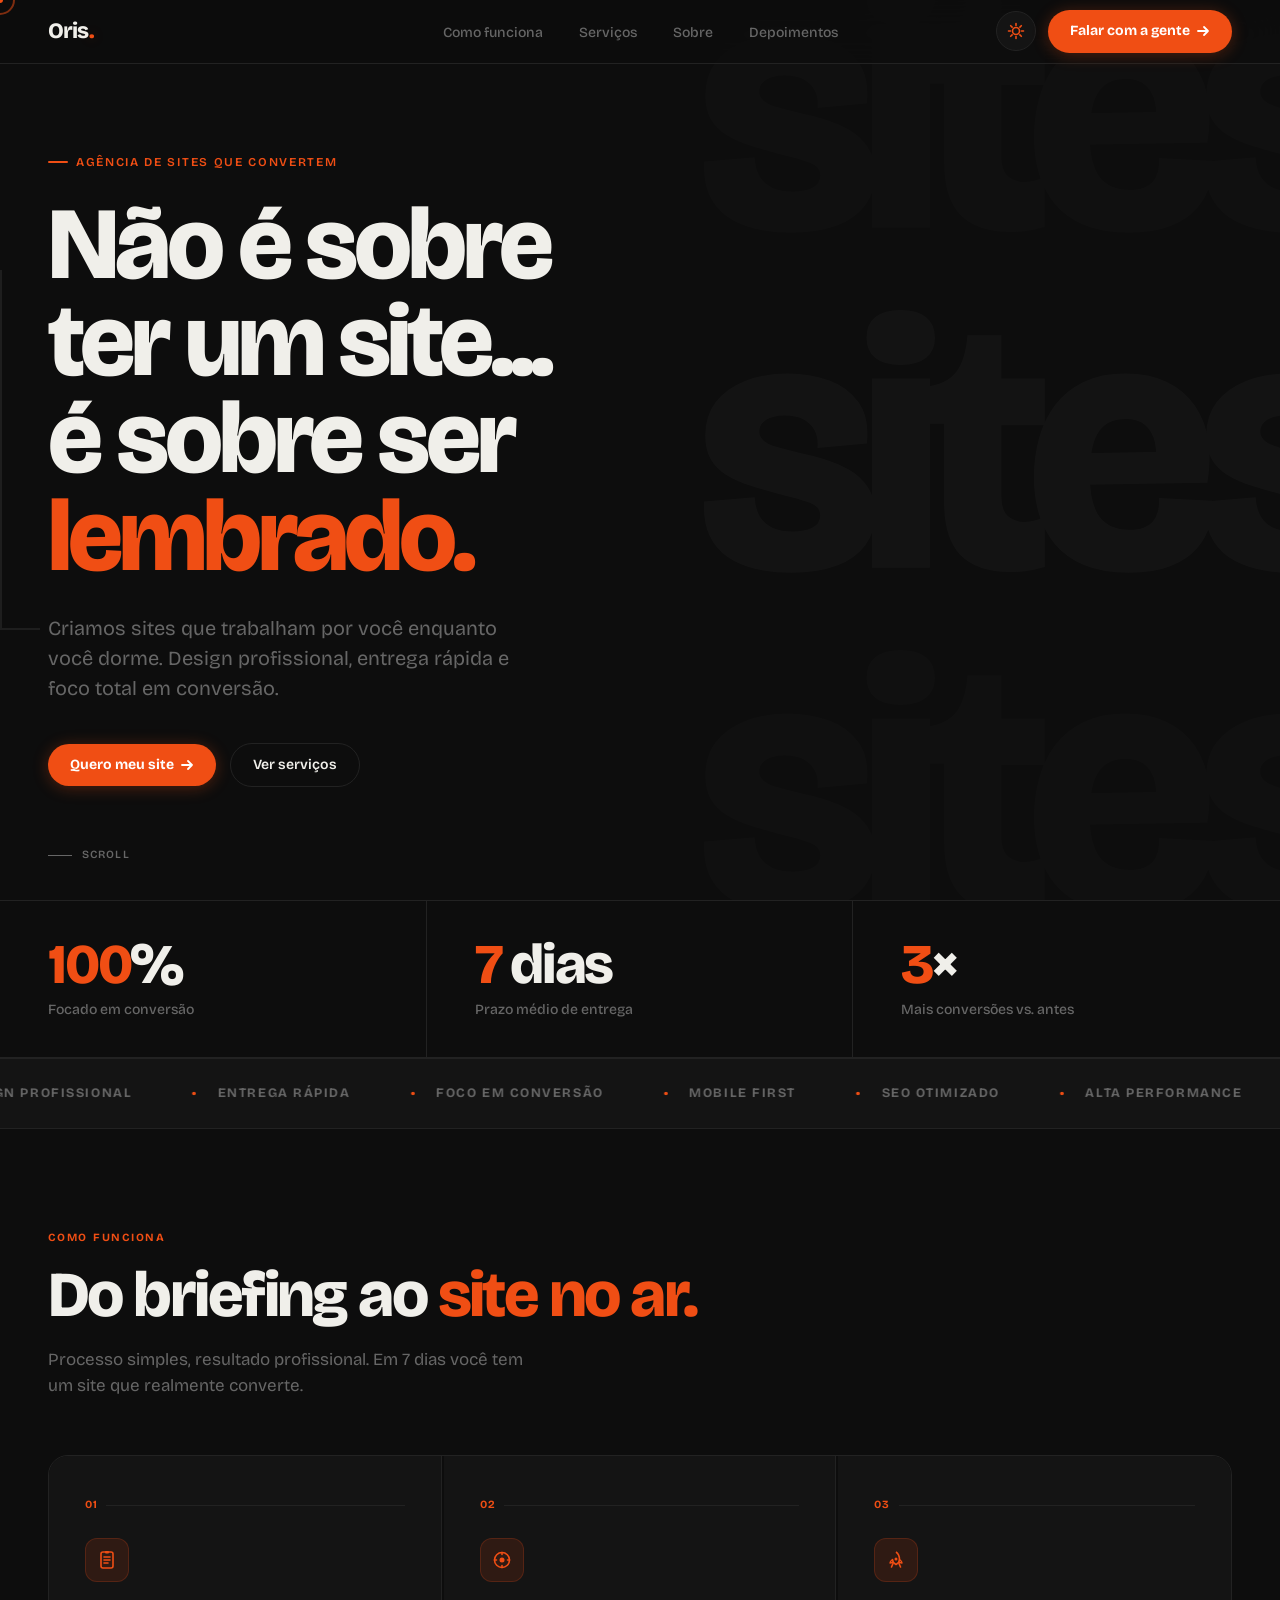
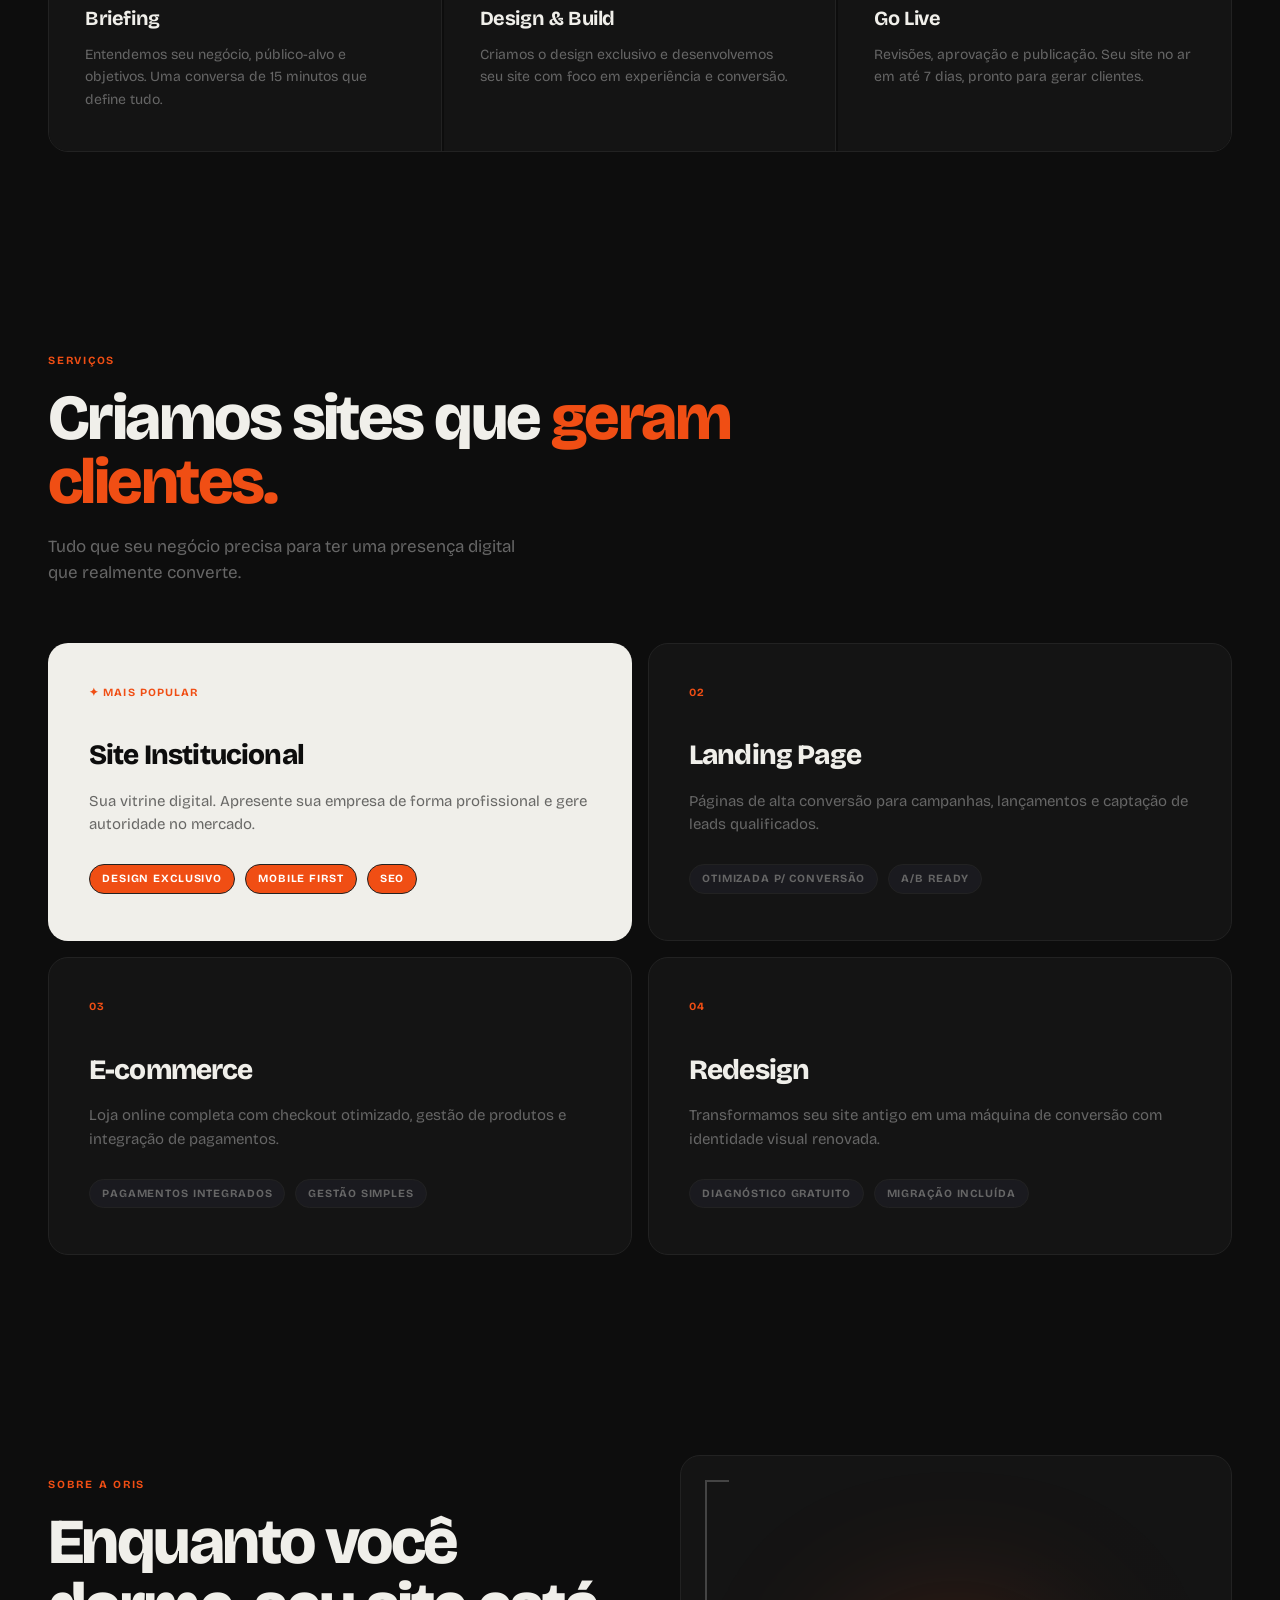
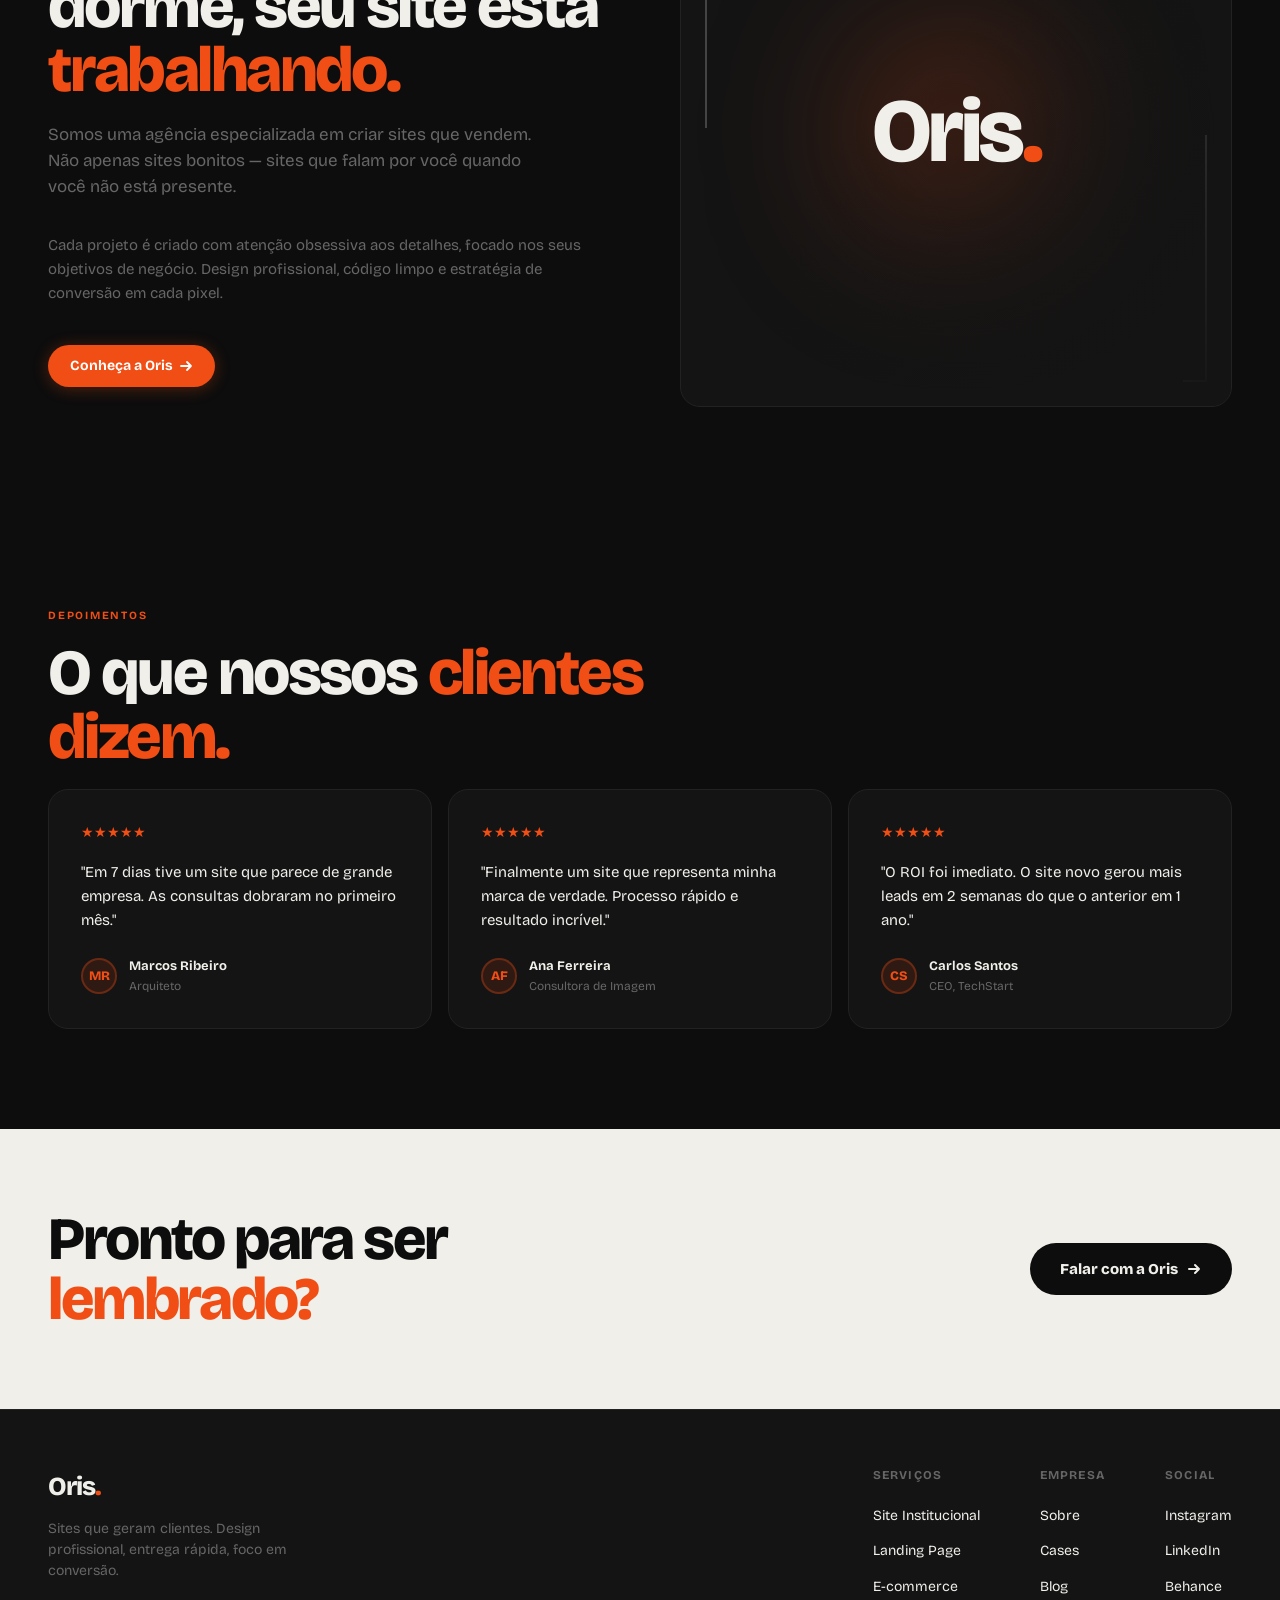
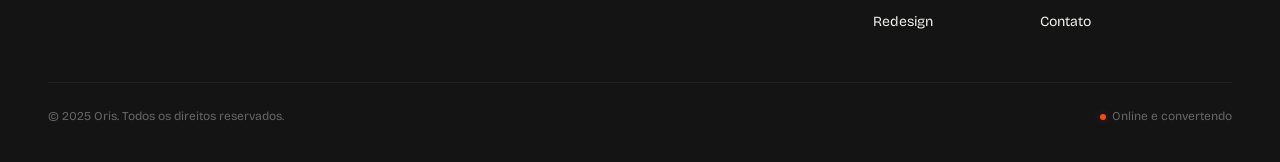
==== src/index.html @ b103b341 "hotfix" ====
<!DOCTYPE html>
<html lang="pt-BR" data-theme="dark">
<head>
<meta charset="UTF-8">
<meta name="viewport" content="width=device-width, initial-scale=1.0">
<title>Oris. — Sites que geram clientes</title>
<link rel="icon" type="image/png" href="assets/favicon.png">
<link rel="apple-touch-icon" href="assets/favicon.png">
<link rel="preconnect" href="https://fonts.gstatic.com" crossorigin>
<link rel="stylesheet" href="static/style.css">
<link href="https://fonts.googleapis.com/css2?family=Bricolage+Grotesque:opsz,wght@12..96,300;12..96,400;12..96,500;12..96,600;12..96,700;12..96,800&display=swap" rel="stylesheet">
</head>
<body>

<!-- Cursor elements -->
<div class="cursor-dot"></div>
<div class="cursor-outline"></div>

<!-- NAV -->
<nav>
  <a href="#" class="nav-logo">
    Oris<span class="nav-logo-dot">.</span>
  </a>
  <ul class="nav-links">
    <li><a href="#como">Como funciona</a></li>
    <li><a href="#servicos">Serviços</a></li>
    <li><a href="#sobre">Sobre</a></li>
    <li><a href="#depoimentos">Depoimentos</a></li>
  </ul>
  <div class="nav-right">
    <button class="theme-btn" id="themeBtn" title="Alternar tema" aria-label="Alternar tema">
      <span id="themeIcon">
        <!-- sun icon (shown in dark mode) -->
        <svg id="iconSun" width="18" height="18" viewBox="0 0 18 18" fill="none" xmlns="http://www.w3.org/2000/svg">
          <circle cx="9" cy="9" r="3.5" stroke="var(--orange)" stroke-width="1.6"/>
          <path d="M9 1.5v2M9 14.5v2M1.5 9h2M14.5 9h2M3.7 3.7l1.4 1.4M12.9 12.9l1.4 1.4M3.7 14.3l1.4-1.4M12.9 5.1l1.4-1.4" stroke="var(--orange)" stroke-width="1.6" stroke-linecap="round"/>
        </svg>
        <!-- moon icon (shown in light mode, hidden by default) -->
        <svg id="iconMoon" width="18" height="18" viewBox="0 0 18 18" fill="none" xmlns="http://www.w3.org/2000/svg" style="display:none">
          <path d="M14.5 10.5A6 6 0 0 1 7.5 3.5a6 6 0 1 0 7 7z" stroke="var(--orange)" stroke-width="1.6" stroke-linecap="round" stroke-linejoin="round"/>
        </svg>
      </span>
    </button>
    <a href="https://wa.me/5512997736451" target="_blank" rel="noopener" class="btn-cta">
      Falar com a gente
      <svg width="14" height="14" viewBox="0 0 14 14" fill="none">
        <path d="M2 7h10M8 3l4 4-4 4" stroke="currentColor" stroke-width="1.8" stroke-linecap="round" stroke-linejoin="round"/>
      </svg>
    </a>
  </div>
</nav>

<!-- HERO -->
<section class="hero" id="home">
  <div class="hero-watermark hero-watermark--top">sites</div>
  <div class="hero-watermark">sites</div>
  <div class="hero-watermark hero-watermark--bottom">sites</div>
  <div class="hero-bracket"></div>

  <div class="hero-tag fade-up visible">Agência de sites que convertem</div>
  <h1 class="hero-title fade-up visible">
    Não é sobre<br>ter um site...<br>
    é sobre ser<br><span>lembrado.</span>
  </h1>
  <p class="hero-sub fade-up visible">
    Criamos sites que trabalham por você enquanto você dorme. Design profissional, entrega rápida e foco total em conversão.
  </p>
  <div class="hero-actions fade-up visible">
    <a href="https://wa.me/5512997736451" target="_blank" rel="noopener" class="btn-cta">
      Quero meu site
      <svg width="14" height="14" viewBox="0 0 14 14" fill="none">
        <path d="M2 7h10M8 3l4 4-4 4" stroke="currentColor" stroke-width="1.8" stroke-linecap="round" stroke-linejoin="round"/>
      </svg>
    </a>
    <a href="#servicos" class="btn-ghost">Ver serviços</a>
  </div>

  <div class="hero-scroll">Scroll</div>
</section>

<!-- STATS -->
<div class="stats-strip">
  <div class="stat-item fade-up">
    <div class="stat-num"><span>100</span><span class="stat-unit">%</span></div>
    <div class="stat-label">Focado em conversão</div>
  </div>
  <div class="stat-item fade-up">
    <div class="stat-num"><span>7</span> dias</div>
    <div class="stat-label">Prazo médio de entrega</div>
  </div>
  <div class="stat-item fade-up">
    <div class="stat-num"><span>3</span><span class="stat-unit">×</span></div>
    <div class="stat-label">Mais conversões vs. antes</div>
  </div>
</div>

<!-- MARQUEE -->
<div class="marquee-wrap">
  <div class="marquee-track">
    <div class="marquee-group">
      <div class="marquee-item">Design profissional</div>
      <div class="marquee-item">Entrega rápida</div>
      <div class="marquee-item">Foco em conversão</div>
      <div class="marquee-item">Mobile first</div>
      <div class="marquee-item">SEO otimizado</div>
      <div class="marquee-item">Alta performance</div>
      <div class="marquee-item">Identidade visual</div>
    </div>
    <!-- Grupo duplicado para loop infinito perfeito -->
    <div class="marquee-group">
      <div class="marquee-item">Design profissional</div>
      <div class="marquee-item">Entrega rápida</div>
      <div class="marquee-item">Foco em conversão</div>
      <div class="marquee-item">Mobile first</div>
      <div class="marquee-item">SEO otimizado</div>
      <div class="marquee-item">Alta performance</div>
      <div class="marquee-item">Identidade visual</div>
    </div>
  </div>
</div>

<!-- HOW IT WORKS -->
<section id="como">
  <div class="section-eyebrow">Como funciona</div>
  <h2 class="section-title fade-up">Do briefing ao <span>site no ar.</span></h2>
  <p class="section-sub fade-up">Processo simples, resultado profissional. Em 7 dias você tem um site que realmente converte.</p>

  <div class="how-grid">
    <div class="how-item fade-up">
      <div class="how-num">01</div>
      <div class="how-icon">
        <svg width="20" height="20" viewBox="0 0 20 20" fill="none" xmlns="http://www.w3.org/2000/svg">
          <rect x="4" y="2" width="12" height="16" rx="2" stroke="var(--orange)" stroke-width="1.6"/>
          <path d="M7 7h6M7 10h6M7 13h4" stroke="var(--orange)" stroke-width="1.6" stroke-linecap="round"/>
          <rect x="8" y="1" width="4" height="2.5" rx="1" fill="var(--orange)"/>
        </svg>
      </div>
      <div class="how-h">Briefing</div>
      <p class="how-p">Entendemos seu negócio, público-alvo e objetivos. Uma conversa de 15 minutos que define tudo.</p>
    </div>
    <div class="how-item fade-up">
      <div class="how-num">02</div>
      <div class="how-icon">
        <svg width="20" height="20" viewBox="0 0 20 20" fill="none" xmlns="http://www.w3.org/2000/svg">
          <circle cx="10" cy="10" r="7.5" stroke="var(--orange)" stroke-width="1.6"/>
          <circle cx="10" cy="10" r="2.5" fill="var(--orange)"/>
          <path d="M10 2.5v2M10 15.5v2M2.5 10h2M15.5 10h2" stroke="var(--orange)" stroke-width="1.6" stroke-linecap="round"/>
        </svg>
      </div>
      <div class="how-h">Design & Build</div>
      <p class="how-p">Criamos o design exclusivo e desenvolvemos seu site com foco em experiência e conversão.</p>
    </div>
    <div class="how-item fade-up">
      <div class="how-num">03</div>
      <div class="how-icon">
        <svg width="20" height="20" viewBox="0 0 20 20" fill="none" xmlns="http://www.w3.org/2000/svg">
          <path d="M10 2C10 2 13.5 4.5 13.5 9.5C13.5 12 12 13.5 10 14.5C8 13.5 6.5 12 6.5 9.5C6.5 4.5 10 2Z" stroke="var(--orange)" stroke-width="1.6" stroke-linejoin="round"/>
          <circle cx="10" cy="9" r="1.5" fill="var(--orange)"/>
          <path d="M7 13.5L5.5 17M13 13.5L14.5 17" stroke="var(--orange)" stroke-width="1.6" stroke-linecap="round"/>
          <path d="M6.5 9.5C5 10.5 4 12 4 13L6.5 12.5" stroke="var(--orange)" stroke-width="1.4" stroke-linecap="round" stroke-linejoin="round"/>
          <path d="M13.5 9.5C15 10.5 16 12 16 13L13.5 12.5" stroke="var(--orange)" stroke-width="1.4" stroke-linecap="round" stroke-linejoin="round"/>
        </svg>
      </div>
      <div class="how-h">Go Live</div>
      <p class="how-p">Revisões, aprovação e publicação. Seu site no ar em até 7 dias, pronto para gerar clientes.</p>
    </div>
  </div>
</section>

<!-- SERVICES -->
<section id="servicos">
  <div class="section-eyebrow">Serviços</div>
  <h2 class="section-title fade-up">Criamos sites que <span>geram clientes.</span></h2>
  <p class="section-sub fade-up">Tudo que seu negócio precisa para ter uma presença digital que realmente converte.</p>

  <div class="services-grid">
    <div class="service-card featured fade-up">
      <div class="service-num">✦ Mais popular</div>
      <h3 class="service-h">Site Institucional</h3>
      <p class="service-sub">Sua vitrine digital. Apresente sua empresa de forma profissional e gere autoridade no mercado.</p>
      <span class="service-tag">Design exclusivo</span>
      <span class="service-tag">Mobile first</span>
      <span class="service-tag">SEO</span>
    </div>
    <div class="service-card fade-up">
      <div class="service-num">02</div>
      <h3 class="service-h">Landing Page</h3>
      <p class="service-sub">Páginas de alta conversão para campanhas, lançamentos e captação de leads qualificados.</p>
      <span class="service-tag">Otimizada p/ conversão</span>
      <span class="service-tag">A/B ready</span>
    </div>
    <div class="service-card fade-up">
      <div class="service-num">03</div>
      <h3 class="service-h">E-commerce</h3>
      <p class="service-sub">Loja online completa com checkout otimizado, gestão de produtos e integração de pagamentos.</p>
      <span class="service-tag">Pagamentos integrados</span>
      <span class="service-tag">Gestão simples</span>
    </div>
    <div class="service-card fade-up">
      <div class="service-num">04</div>
      <h3 class="service-h">Redesign</h3>
      <p class="service-sub">Transformamos seu site antigo em uma máquina de conversão com identidade visual renovada.</p>
      <span class="service-tag">Diagnóstico gratuito</span>
      <span class="service-tag">Migração incluída</span>
    </div>
  </div>
</section>

<!-- ABOUT SPLIT -->
<section id="sobre">
  <div class="split-section">
    <div>
      <div class="section-eyebrow">Sobre a Oris</div>
      <h2 class="section-title fade-up">Enquanto você dorme, seu site está <span>trabalhando.</span></h2>
      <p class="section-sub fade-up" style="margin-bottom: 32px;">Somos uma agência especializada em criar sites que vendem. Não apenas sites bonitos — sites que falam por você quando você não está presente.</p>
      <p style="font-size:15px; color:var(--muted); line-height:1.6; margin-bottom:40px;" class="fade-up">Cada projeto é criado com atenção obsessiva aos detalhes, focado nos seus objetivos de negócio. Design profissional, código limpo e estratégia de conversão em cada pixel.</p>
      <a href="https://wa.me/5512997736451" target="_blank" rel="noopener" class="btn-cta fade-up">
        Conheça a Oris
        <svg width="14" height="14" viewBox="0 0 14 14" fill="none">
          <path d="M2 7h10M8 3l4 4-4 4" stroke="currentColor" stroke-width="1.8" stroke-linecap="round" stroke-linejoin="round"/>
        </svg>
      </a>
    </div>
    <div class="split-visual fade-up">
      <div class="bracket-deco tl"></div>
      <div class="bracket-deco br"></div>
      <div class="split-logo-anim">Oris<span class="dot" style="color:var(--orange)">.</span></div>
    </div>
  </div>
</section>

<!-- TESTIMONIALS -->
<section id="depoimentos">
  <div class="section-eyebrow">Depoimentos</div>
  <h2 class="section-title fade-up">O que nossos <span>clientes dizem.</span></h2>

  <div class="testi-grid">
    <div class="testi-card fade-up">
      <div class="testi-stars">★★★★★</div>
      <p class="testi-text">"Em 7 dias tive um site que parece de grande empresa. As consultas dobraram no primeiro mês."</p>
      <div class="testi-author">
        <div class="testi-avatar">MR</div>
        <div>
          <div class="testi-name">Marcos Ribeiro</div>
          <div class="testi-role">Arquiteto</div>
        </div>
      </div>
    </div>
    <div class="testi-card fade-up">
      <div class="testi-stars">★★★★★</div>
      <p class="testi-text">"Finalmente um site que representa minha marca de verdade. Processo rápido e resultado incrível."</p>
      <div class="testi-author">
        <div class="testi-avatar">AF</div>
        <div>
          <div class="testi-name">Ana Ferreira</div>
          <div class="testi-role">Consultora de Imagem</div>
        </div>
      </div>
    </div>
    <div class="testi-card fade-up">
      <div class="testi-stars">★★★★★</div>
      <p class="testi-text">"O ROI foi imediato. O site novo gerou mais leads em 2 semanas do que o anterior em 1 ano."</p>
      <div class="testi-author">
        <div class="testi-avatar">CS</div>
        <div>
          <div class="testi-name">Carlos Santos</div>
          <div class="testi-role">CEO, TechStart</div>
        </div>
      </div>
    </div>
  </div>
</section>

<!-- CTA BAND -->
<div class="cta-band" id="contato">
  <h2 class="cta-band-title">
    Pronto para ser<br><span>lembrado?</span>
  </h2>
  <a href="https://wa.me/5512997736451" target="_blank" rel="noopener" class="btn-cta-dark">
    Falar com a Oris
    <svg width="16" height="16" viewBox="0 0 16 16" fill="none">
      <path d="M3 8h10M9 4l4 4-4 4" stroke="currentColor" stroke-width="2" stroke-linecap="round" stroke-linejoin="round"/>
    </svg>
  </a>
</div>

<!-- FOOTER -->
<footer>
  <div class="footer-top">
    <div>
      <div class="footer-logo">
        Oris<span style="color:var(--orange)">.</span>
      </div>
      <p class="footer-desc">Sites que geram clientes. Design profissional, entrega rápida, foco em conversão.</p>
    </div>
    <div class="footer-links">
      <div class="footer-col">
        <h4>Serviços</h4>
        <ul>
          <li><a href="#">Site Institucional</a></li>
          <li><a href="#">Landing Page</a></li>
          <li><a href="#">E-commerce</a></li>
          <li><a href="#">Redesign</a></li>
        </ul>
      </div>
      <div class="footer-col">
        <h4>Empresa</h4>
        <ul>
          <li><a href="#">Sobre</a></li>
          <li><a href="#">Cases</a></li>
          <li><a href="#">Blog</a></li>
          <li><a href="#">Contato</a></li>
        </ul>
      </div>
      <div class="footer-col">
        <h4>Social</h4>
        <ul>
          <li><a href="#">Instagram</a></li>
          <li><a href="#">LinkedIn</a></li>
          <li><a href="#">Behance</a></li>
        </ul>
      </div>
    </div>
  </div>
  <div class="footer-bottom">
    <span class="footer-copy">© 2025 Oris. Todos os direitos reservados.</span>
    <span class="footer-badge">Online e convertendo</span>
  </div>
</footer>

<script src="static/script.js"></script>
</body>
</html>
---- src/static/style.css ----
/* ─── TOKENS ─── */
:root {
    --font: 'Bricolage Grotesque', sans-serif;
  
    /* dark */
    --bg:        #0d0d0d;
    --bg2:       #141414;
    --bg3:       #1a1a1f;
    --border:    #222;
    --text:      #f0efea;
    --muted:     #666;
    --muted2:    #444;
  
    /* brand */
    --orange:    #f04e14;
    --orange-dim: rgba(240,78,20,0.12);
    --orange-glow: rgba(240,78,20,0.3);
  
    --r-sm: 6px;
    --r-md: 12px;
    --r-lg: 20px;
    --r-pill: 999px;
  
    --transition: 0.35s cubic-bezier(0.16,1,0.3,1);
  }
  
  [data-theme="light"] {
    --bg:    #f0ede6;
    --bg2:   #e8e4dc;
    --bg3:   #dedad0;
    --border: #ccc8be;
    --text:  #111110;
    --muted: #888;
    --muted2: #bbb;
  }
  
  *, *::before, *::after { box-sizing: border-box; margin: 0; padding: 0; }
  html { scroll-behavior: smooth; }
  
  /* Esconder cursor padrão em desktop */
  @media (pointer: fine) {
    body, a, button, .theme-btn, .nav-logo {
      cursor: none !important;
    }
  }
  
  body {
    background: var(--bg);
    color: var(--text);
    font-family: var(--font);
    font-size: 16px;
    line-height: 1.6;
    overflow-x: hidden;
    transition: background var(--transition), color var(--transition);
  }
  
  /* ─── CUSTOM CURSOR ─── */
  .cursor-dot {
    width: 6px;
    height: 6px;
    background-color: var(--orange);
    position: fixed;
    top: 0; left: 0;
    border-radius: 50%;
    z-index: 9999;
    pointer-events: none;
    transform: translate(-50%, -50%);
    transition: width 0.3s, height 0.3s, opacity 0.3s;
    display: none;
  }
  
  .cursor-outline {
    width: 30px;
    height: 30px;
    border: 2px solid var(--orange);
    position: fixed;
    top: 0; left: 0;
    border-radius: 50%;
    z-index: 9998;
    pointer-events: none;
    transform: translate(-50%, -50%);
    opacity: 0.5;
    display: none;
  }
  
  @media (pointer: fine) {
    .cursor-dot, .cursor-outline { display: block; }
  }
  
  /* Estado do cursor ao passar em links */
  body.cursor-hover .cursor-dot {
    width: 4px;
    height: 4px;
  }
  body.cursor-hover .cursor-outline {
    width: 50px;
    height: 50px;
    background: var(--orange-dim);
    border-color: var(--orange);
    opacity: 0.8;
  }
  
  /* ─── SCROLLBAR ─── */
  ::-webkit-scrollbar { width: 4px; }
  ::-webkit-scrollbar-track { background: transparent; }
  ::-webkit-scrollbar-thumb { background: var(--muted2); border-radius: 4px; }
  
  /* ─── NAV ─── */
  nav {
    position: fixed; top: 0; left: 0; right: 0; z-index: 100;
    display: grid;
    grid-template-columns: 1fr auto 1fr;
    align-items: center;
    padding: 0 48px; height: 64px;
    background: color-mix(in srgb, var(--bg) 85%, transparent);
    backdrop-filter: blur(20px) saturate(160%);
    border-bottom: 1px solid var(--border);
    transition: background var(--transition), border-color var(--transition);
  }
  
  .nav-logo {
    font-size: 22px; font-weight: 800;
    letter-spacing: -0.04em;
    display: flex; align-items: baseline;
    color: var(--text);
    text-decoration: none;
    justify-self: start;
  }
  .nav-logo-dot {
    color: var(--orange);
    margin-left: 1px;
    text-shadow: 0 0 12px var(--orange-glow);
    transition: transform 0.3s;
    display: inline-block;
  }
  .nav-logo:hover .nav-logo-dot {
    transform: translateY(-2px) scale(1.2);
  }
  
  .nav-links {
    display: flex; align-items: center; gap: 8px;
    list-style: none;
    justify-self: center;
  }
  .nav-links a {
    color: var(--muted);
    text-decoration: none;
    font-size: 14px; font-weight: 500;
    padding: 6px 14px;
    border-radius: var(--r-sm);
    transition: color 0.2s, background 0.2s;
  }
  .nav-links a:hover { color: var(--text); background: var(--bg3); }
  
  .nav-right { display: flex; align-items: center; gap: 12px; justify-self: end; }
  
  /* theme toggle */
  .theme-btn {
    width: 40px; height: 40px;
    border-radius: 50%;
    border: 1px solid var(--border);
    background: var(--bg2);
    color: var(--text);
    cursor: pointer;
    display: flex; align-items: center; justify-content: center;
    font-size: 16px;
    transition: background 0.2s, border-color 0.2s, transform 0.2s;
  }
  .theme-btn:hover {
    background: var(--bg3);
    transform: rotate(20deg);
  }
  
  .btn-cta {
    background: var(--orange);
    color: #fff;
    border: none;
    padding: 10px 22px;
    border-radius: var(--r-pill);
    font-family: var(--font);
    font-size: 14px; font-weight: 700;
    cursor: pointer;
    text-decoration: none;
    display: inline-flex; align-items: center; gap: 6px;
    transition: transform 0.2s, box-shadow 0.2s, filter 0.2s;
    box-shadow: 0 2px 16px var(--orange-glow);
  }
  .btn-cta:hover {
    transform: translateY(-2px);
    box-shadow: 0 6px 24px var(--orange-glow);
    filter: brightness(1.08);
    text-decoration: underline;
    text-underline-offset: 3px;
  }
  .btn-cta svg { transition: transform 0.2s; }
  .btn-cta:hover svg { transform: translateX(3px); }
  
  /* ─── HERO ─── */
  .hero {
    min-height: 100vh;
    display: flex; flex-direction: column;
    justify-content: center; align-items: flex-start;
    padding: 100px 48px 60px;
    position: relative;
    overflow: hidden;
  }
  
  .hero-watermark {
    position: absolute;
    right: -80px; top: 50%;
    transform: translateY(-50%);
    font-size: clamp(180px, 28vw, 380px);
    font-weight: 800;
    color: var(--muted2);
    opacity: 0.12;
    letter-spacing: -0.06em;
    pointer-events: none;
    user-select: none;
    line-height: 1;
    transition: color var(--transition);
  }

  .hero-watermark--top {
    top: calc(50% - clamp(180px, 28vw, 380px) * 0.95);
    opacity: 0.06;
  }

  .hero-watermark--bottom {
    top: calc(50% + clamp(180px, 28vw, 380px) * 0.95);
    opacity: 0.06;
  }
  
  .hero-bracket {
    position: absolute;
    left: 0; top: 30%;
    width: 2px; height: 40%;
    background: var(--text);
    opacity: 0.08;
  }
  .hero-bracket::after {
    content: '';
    position: absolute;
    left: 0; bottom: 0;
    width: 40px; height: 2px;
    background: var(--text);
    opacity: 1;
  }
  
  .hero-tag {
    font-size: 12px; font-weight: 600;
    text-transform: uppercase; letter-spacing: 0.14em;
    color: var(--orange);
    margin-bottom: 24px;
    display: flex; align-items: center; gap: 8px;
  }
  .hero-tag::before {
    content: '';
    width: 20px; height: 2px;
    background: var(--orange);
    border-radius: 2px;
  }
  
  .hero-title {
    font-size: clamp(52px, 8vw, 108px);
    font-weight: 800;
    letter-spacing: -0.04em;
    line-height: 0.95;
    margin-bottom: 28px;
    max-width: 800px;
  }
  .hero-title span { color: var(--orange); }
  
  .hero-sub {
    font-size: clamp(16px, 2vw, 20px);
    font-weight: 400;
    color: var(--muted);
    max-width: 480px;
    margin-bottom: 40px;
    line-height: 1.5;
  }
  
  .hero-actions { display: flex; gap: 14px; align-items: center; }
  
  .btn-ghost {
    background: transparent;
    color: var(--text);
    border: 1px solid var(--border);
    padding: 10px 22px;
    border-radius: var(--r-pill);
    font-family: var(--font);
    font-size: 14px; font-weight: 600;
    cursor: pointer;
    text-decoration: none;
    display: inline-flex; align-items: center; gap: 6px;
    transition: background 0.2s, border-color 0.2s;
  }
  .btn-ghost:hover { background: var(--bg3); border-color: var(--muted); }
  
  .hero-scroll {
    position: absolute;
    bottom: 36px; left: 48px;
    font-size: 11px; font-weight: 600; letter-spacing: 0.1em;
    text-transform: uppercase; color: var(--muted);
    display: flex; align-items: center; gap: 10px;
  }
  .hero-scroll::before {
    content: '';
    width: 24px; height: 1px;
    background: var(--muted);
    animation: scroll-line 2s ease-in-out infinite;
  }
  @keyframes scroll-line {
    0%, 100% { width: 24px; opacity: 1; }
    50% { width: 40px; opacity: 0.4; }
  }
  
  /* ─── STATS STRIP ─── */
  .stats-strip {
    border-top: 1px solid var(--border);
    border-bottom: 1px solid var(--border);
    display: grid; grid-template-columns: repeat(3, 1fr);
    transition: border-color var(--transition);
  }
  .stat-item {
    padding: 36px 48px;
    border-right: 1px solid var(--border);
    transition: border-color var(--transition);
  }
  .stat-item:last-child { border-right: none; }
  .stat-num {
    font-size: clamp(36px, 5vw, 56px);
    font-weight: 800;
    letter-spacing: -0.04em;
    line-height: 1;
    margin-bottom: 6px;
    color: var(--text);
  }
  .stat-num span { color: var(--orange); }
  .stat-num .stat-unit { color: var(--text) !important; }
  .stat-label { font-size: 14px; font-weight: 500; color: var(--muted); }
  
  /* ─── SECTION COMMON ─── */
  section { padding: 100px 48px; }
  
  .section-eyebrow {
    font-size: 11px; font-weight: 700;
    text-transform: uppercase; letter-spacing: 0.16em;
    color: var(--orange); margin-bottom: 16px;
  }
  .section-title {
    font-size: clamp(36px, 5vw, 64px);
    font-weight: 800;
    letter-spacing: -0.04em;
    line-height: 1.0;
    margin-bottom: 20px;
    max-width: 700px;
  }
  .section-title span { color: var(--orange); }
  .section-sub {
    font-size: 17px; font-weight: 400;
    color: var(--muted); max-width: 500px;
    line-height: 1.55; margin-bottom: 56px;
  }
  
  /* ─── HOW IT WORKS ─── */
  .how-grid {
    display: grid;
    grid-template-columns: repeat(3, 1fr);
    gap: 2px;
    border: 1px solid var(--border);
    border-radius: var(--r-lg);
    overflow: hidden;
    transition: border-color var(--transition);
  }
  .how-item {
    background: var(--bg2);
    padding: 40px 36px;
    position: relative;
    border-right: 1px solid var(--border);
    transition: background 0.3s, border-color var(--transition);
  }
  .how-item:last-child { border-right: none; }
  .how-item:hover { background: var(--bg3); }
  
  .how-num {
    font-size: 11px; font-weight: 700;
    letter-spacing: 0.1em; text-transform: uppercase;
    color: var(--orange); margin-bottom: 24px;
    display: flex; align-items: center; gap: 8px;
  }
  .how-num::after {
    content: '';
    flex: 1; height: 1px;
    background: var(--border);
  }
  .how-icon {
    width: 44px; height: 44px; border-radius: var(--r-md);
    background: var(--orange-dim);
    display: flex; align-items: center; justify-content: center;
    margin-bottom: 20px;
    font-size: 20px;
    border: 1px solid rgba(240,78,20,0.2);
  }
  .how-h { font-size: 20px; font-weight: 700; margin-bottom: 10px; letter-spacing: -0.02em; }
  .how-p { font-size: 14px; color: var(--muted); line-height: 1.6; }
  
  /* ─── MARQUEE ─── */
  .marquee-wrap {
    overflow: hidden; border-top: 1px solid var(--border); border-bottom: 1px solid var(--border);
    padding: 24px 0; background: var(--bg2); width: 100%;
  }
  .marquee-track {
    display: flex; width: max-content; will-change: transform;
  }
  .marquee-group {
    display: flex; align-items: center; gap: 60px;
    padding-right: 60px;
  }
  .marquee-item {
    font-size: 13px; font-weight: 700; text-transform: uppercase; letter-spacing: 0.12em;
    color: var(--muted); white-space: nowrap; display: flex; align-items: center; gap: 20px;
  }
  .marquee-item::before { content: '•'; color: var(--orange); }
  
  /* ─── SERVICES / CARDS ─── */
  .services-grid {
    display: grid;
    grid-template-columns: 1fr 1fr;
    gap: 16px;
  }
  .service-card {
    background: var(--bg2);
    border: 1px solid var(--border);
    border-radius: var(--r-lg);
    padding: 40px;
    position: relative;
    overflow: hidden;
    transition: background 0.3s, transform 0.3s, box-shadow 0.3s, border-color var(--transition);
  }
  .service-card::before {
    content: '';
    position: absolute;
    inset: 0;
    background: linear-gradient(135deg, var(--orange-dim) 0%, transparent 60%);
    opacity: 0;
    transition: opacity 0.4s;
  }
  .service-card:hover::before { opacity: 1; }
  .service-card:hover {
    transform: translateY(-4px);
    box-shadow: 0 12px 40px rgba(0,0,0,0.3), 0 0 0 1px rgba(240,78,20,0.15);
  }
  
  .service-card.featured {
    background: var(--text);
    color: var(--bg);
    border-color: transparent;
  }
  .service-card.featured .service-sub { color: color-mix(in srgb, var(--bg) 60%, transparent); }
  .service-card.featured .service-tag { background: var(--orange); color: #fff; }
  
  .service-num {
    font-size: 11px; font-weight: 700;
    letter-spacing: 0.1em; text-transform: uppercase;
    color: var(--orange); margin-bottom: 32px;
  }
  .service-card.featured .service-num { color: var(--orange); }
  .service-h { font-size: 28px; font-weight: 800; letter-spacing: -0.03em; margin-bottom: 12px; }
  .service-sub { font-size: 15px; color: var(--muted); line-height: 1.55; margin-bottom: 28px; }
  .service-tag {
    display: inline-block;
    background: var(--bg3);
    border: 1px solid var(--border);
    padding: 5px 12px;
    border-radius: var(--r-pill);
    font-size: 11px; font-weight: 700;
    letter-spacing: 0.08em; text-transform: uppercase;
    color: var(--muted);
    margin-right: 6px; margin-bottom: 6px;
    transition: border-color var(--transition), background var(--transition);
  }
  
  /* ─── SPLIT SECTION ─── */
  .split-section {
    display: grid;
    grid-template-columns: 1fr 1fr;
    gap: 80px;
    align-items: center;
  }
  .split-visual {
    background: var(--bg2);
    border: 1px solid var(--border);
    border-radius: var(--r-lg);
    aspect-ratio: 1/1;
    display: flex; align-items: center; justify-content: center;
    position: relative;
    overflow: hidden;
    transition: border-color var(--transition), background var(--transition);
  }
  
  .split-logo-anim {
    font-size: clamp(60px, 8vw, 90px);
    font-weight: 800;
    letter-spacing: -0.04em;
    color: var(--text);
    position: relative; z-index: 2;
    transition: color var(--transition);
  }
  .split-logo-anim .dot { color: var(--orange); }
  
  .split-visual::before {
    content: '';
    position: absolute;
    width: 200px; height: 200px;
    border-radius: 50%;
    background: var(--orange-glow);
    filter: blur(80px);
    animation: float-blob 6s ease-in-out infinite;
  }
  @keyframes float-blob {
    0%, 100% { transform: translate(-30%, 20%); }
    50% { transform: translate(20%, -20%); }
  }
  
  .split-visual::after {
    content: '';
    position: absolute; inset: 0;
    background:
      linear-gradient(to bottom right, transparent 40%, var(--bg2) 100%);
  }
  
  .bracket-deco {
    position: absolute;
    width: 2px; height: 45%;
    background: var(--muted2);
  }
  .bracket-deco.tl { top: 24px; left: 24px; }
  .bracket-deco.tl::before { content: ''; position: absolute; top: 0; left: 0; width: 24px; height: 2px; background: var(--muted2); }
  .bracket-deco.br { bottom: 24px; right: 24px; }
  .bracket-deco.br::after { content: ''; position: absolute; bottom: 0; right: 0; width: 24px; height: 2px; background: var(--muted2); }
  
  /* ─── TESTIMONIALS ─── */
  .testi-grid {
    display: grid;
    grid-template-columns: repeat(3, 1fr);
    gap: 16px;
  }
  .testi-card {
    background: var(--bg2);
    border: 1px solid var(--border);
    border-radius: var(--r-lg);
    padding: 32px;
    transition: background var(--transition), border-color var(--transition);
  }
  .testi-stars { color: var(--orange); font-size: 14px; margin-bottom: 16px; }
  .testi-text { font-size: 15px; line-height: 1.6; margin-bottom: 24px; }
  .testi-author { display: flex; align-items: center; gap: 12px; }
  .testi-avatar {
    width: 36px; height: 36px; border-radius: 50%;
    background: var(--orange-dim);
    border: 2px solid rgba(240,78,20,0.3);
    display: flex; align-items: center; justify-content: center;
    font-size: 13px; font-weight: 800; color: var(--orange);
  }
  .testi-name { font-size: 13px; font-weight: 700; }
  .testi-role { font-size: 12px; color: var(--muted); }
  
  /* ─── CTA BAND ─── */
  .cta-band {
    margin: 0;
    background: var(--text);
    color: var(--bg);
    padding: 80px 48px;
    display: flex; align-items: center; justify-content: space-between;
    gap: 40px;
    transition: background var(--transition), color var(--transition);
  }
  .cta-band-title {
    font-size: clamp(32px, 5vw, 60px);
    font-weight: 800;
    letter-spacing: -0.04em;
    line-height: 1;
    max-width: 600px;
  }
  .cta-band-title span { color: var(--orange); }
  .btn-cta-dark {
    background: var(--bg);
    color: var(--text);
    border: none;
    padding: 14px 30px;
    border-radius: var(--r-pill);
    font-family: var(--font);
    font-size: 15px; font-weight: 800;
    cursor: pointer; white-space: nowrap;
    text-decoration: none;
    display: inline-flex; align-items: center; gap: 8px;
    transition: transform 0.2s, box-shadow 0.2s;
  }
  .btn-cta-dark:hover {
    transform: translateY(-2px);
    box-shadow: 0 8px 24px rgba(0,0,0,0.3);
    text-decoration: underline;
    text-underline-offset: 3px;
  }
  
  /* ─── FOOTER ─── */
  footer {
    background: var(--bg2);
    border-top: 1px solid var(--border);
    padding: 56px 48px 36px;
    transition: background var(--transition), border-color var(--transition);
  }
  .footer-top {
    display: flex; justify-content: space-between; align-items: flex-start;
    margin-bottom: 48px;
  }
  .footer-logo {
    font-size: 26px; font-weight: 800;
    letter-spacing: -0.04em;
    display: flex; align-items: baseline;
  }
  .footer-desc { font-size: 14px; color: var(--muted); margin-top: 10px; max-width: 260px; line-height: 1.5; }
  .footer-links { display: flex; gap: 60px; }
  .footer-col h4 { font-size: 12px; font-weight: 700; text-transform: uppercase; letter-spacing: 0.1em; color: var(--muted); margin-bottom: 16px; }
  .footer-col ul { list-style: none; display: flex; flex-direction: column; gap: 10px; }
  .footer-col ul a { color: var(--text); text-decoration: none; font-size: 14px; transition: color 0.2s; }
  .footer-col ul a:hover { color: var(--orange); }
  .footer-bottom {
    border-top: 1px solid var(--border);
    padding-top: 24px;
    display: flex; justify-content: space-between; align-items: center;
    transition: border-color var(--transition);
  }
  .footer-copy { font-size: 12px; color: var(--muted); }
  .footer-badge {
    font-size: 12px; color: var(--muted);
    display: flex; align-items: center; gap: 6px;
  }
  .footer-badge::before {
    content: '';
    width: 6px; height: 6px; border-radius: 50%;
    background: var(--orange);
    box-shadow: 0 0 8px var(--orange-glow);
    animation: pulse 2s infinite;
  }
  @keyframes pulse {
    0%, 100% { opacity: 1; transform: scale(1); }
    50% { opacity: 0.6; transform: scale(0.8); }
  }
  
  /* ─── FADE IN ANIMATIONS ─── */
  .fade-up {
    opacity: 0;
    transform: translateY(30px);
    transition: opacity 0.7s cubic-bezier(0.16,1,0.3,1), transform 0.7s cubic-bezier(0.16,1,0.3,1);
  }
  .fade-up.visible { opacity: 1; transform: none; }
  .fade-up:nth-child(2) { transition-delay: 0.1s; }
  .fade-up:nth-child(3) { transition-delay: 0.2s; }
  .fade-up:nth-child(4) { transition-delay: 0.3s; }
  
  /* ─── RESPONSIVE ─── */
  @media (max-width: 900px) {
    nav { padding: 0 24px; }
    .nav-links { display: none; }
    section { padding: 72px 24px; }
    .hero { padding: 100px 24px 60px; }
    .stats-strip { grid-template-columns: 1fr; }
    .stat-item { border-right: none; border-bottom: 1px solid var(--border); }
    .how-grid { grid-template-columns: 1fr; }
    .how-item { border-right: none; border-bottom: 1px solid var(--border); }
    .services-grid { grid-template-columns: 1fr; }
    .split-section { grid-template-columns: 1fr; gap: 40px; }
    .testi-grid { grid-template-columns: 1fr; }
    .cta-band { flex-direction: column; padding: 56px 24px; }
    footer { padding: 40px 24px 24px; }
    .footer-top { flex-direction: column; gap: 32px; }
    .footer-links { flex-wrap: wrap; gap: 32px; }
    .footer-bottom { flex-direction: column; gap: 12px; text-align: center; }
  }
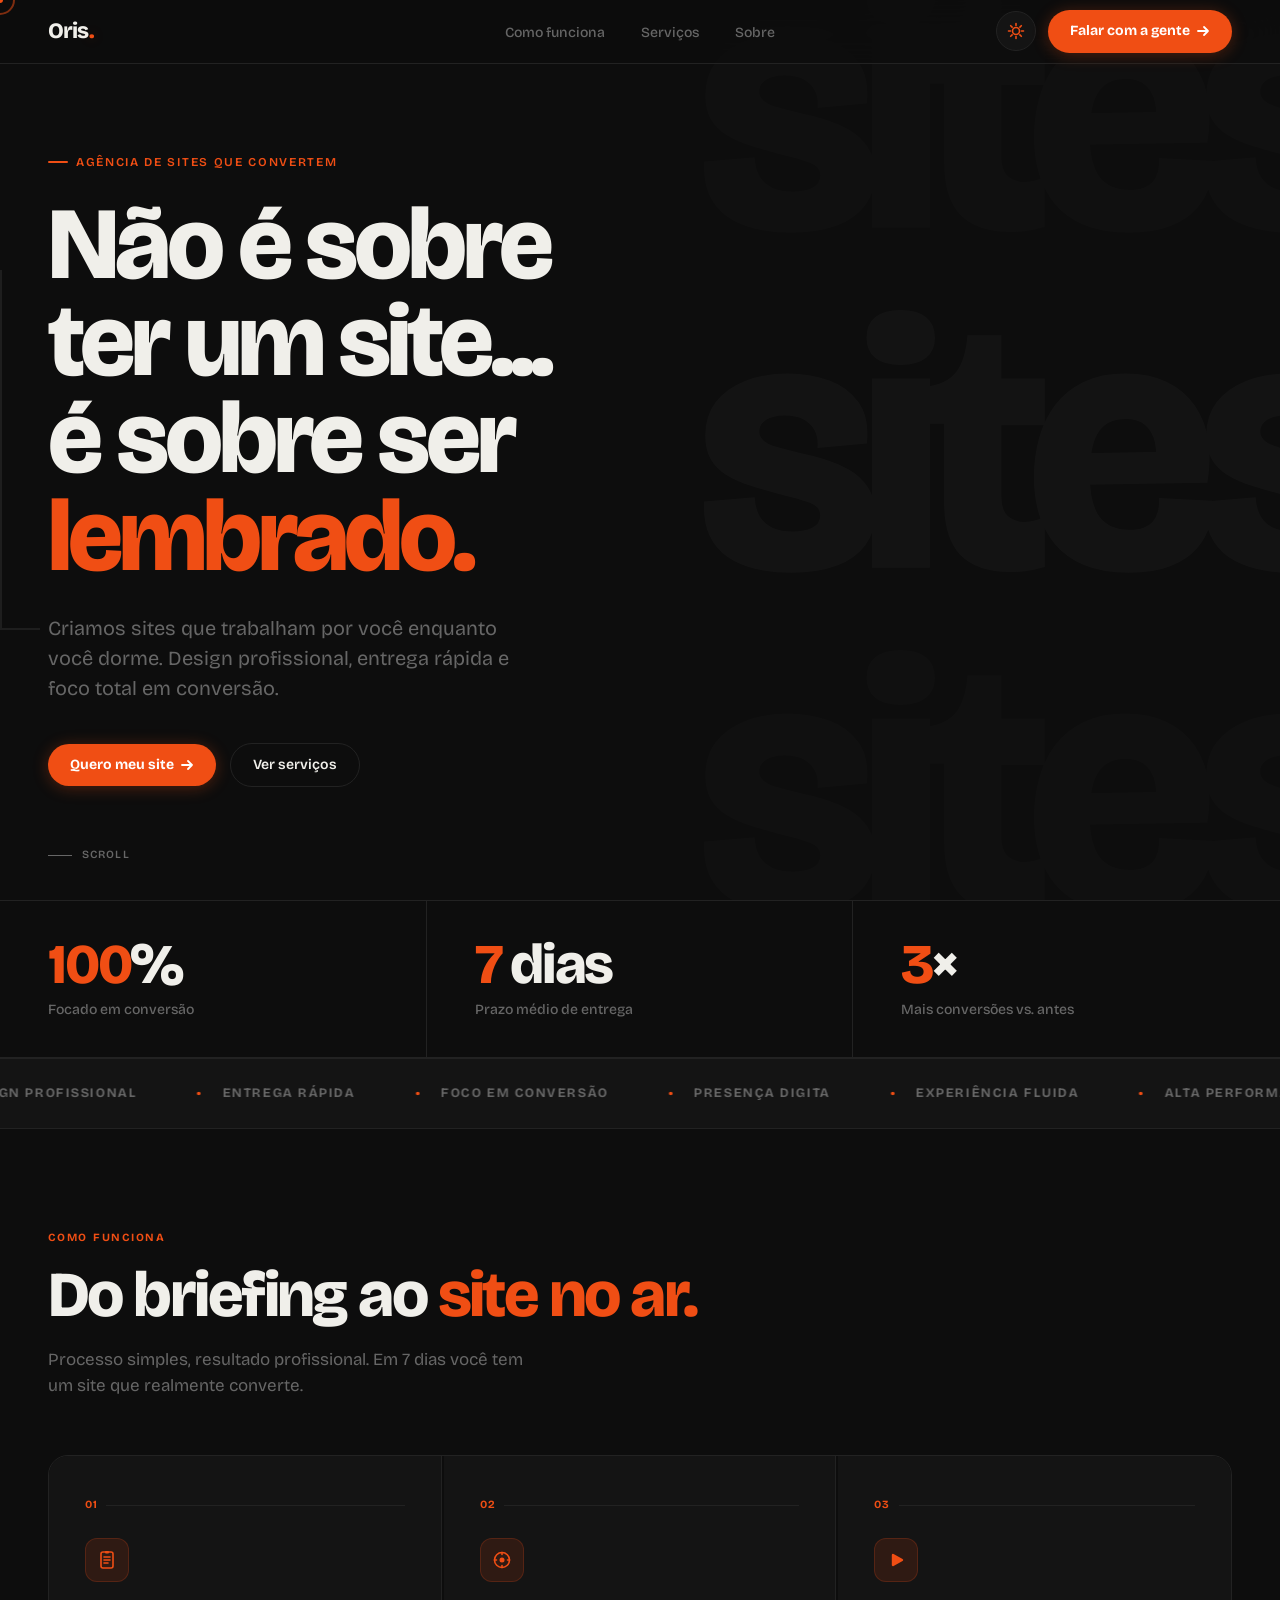
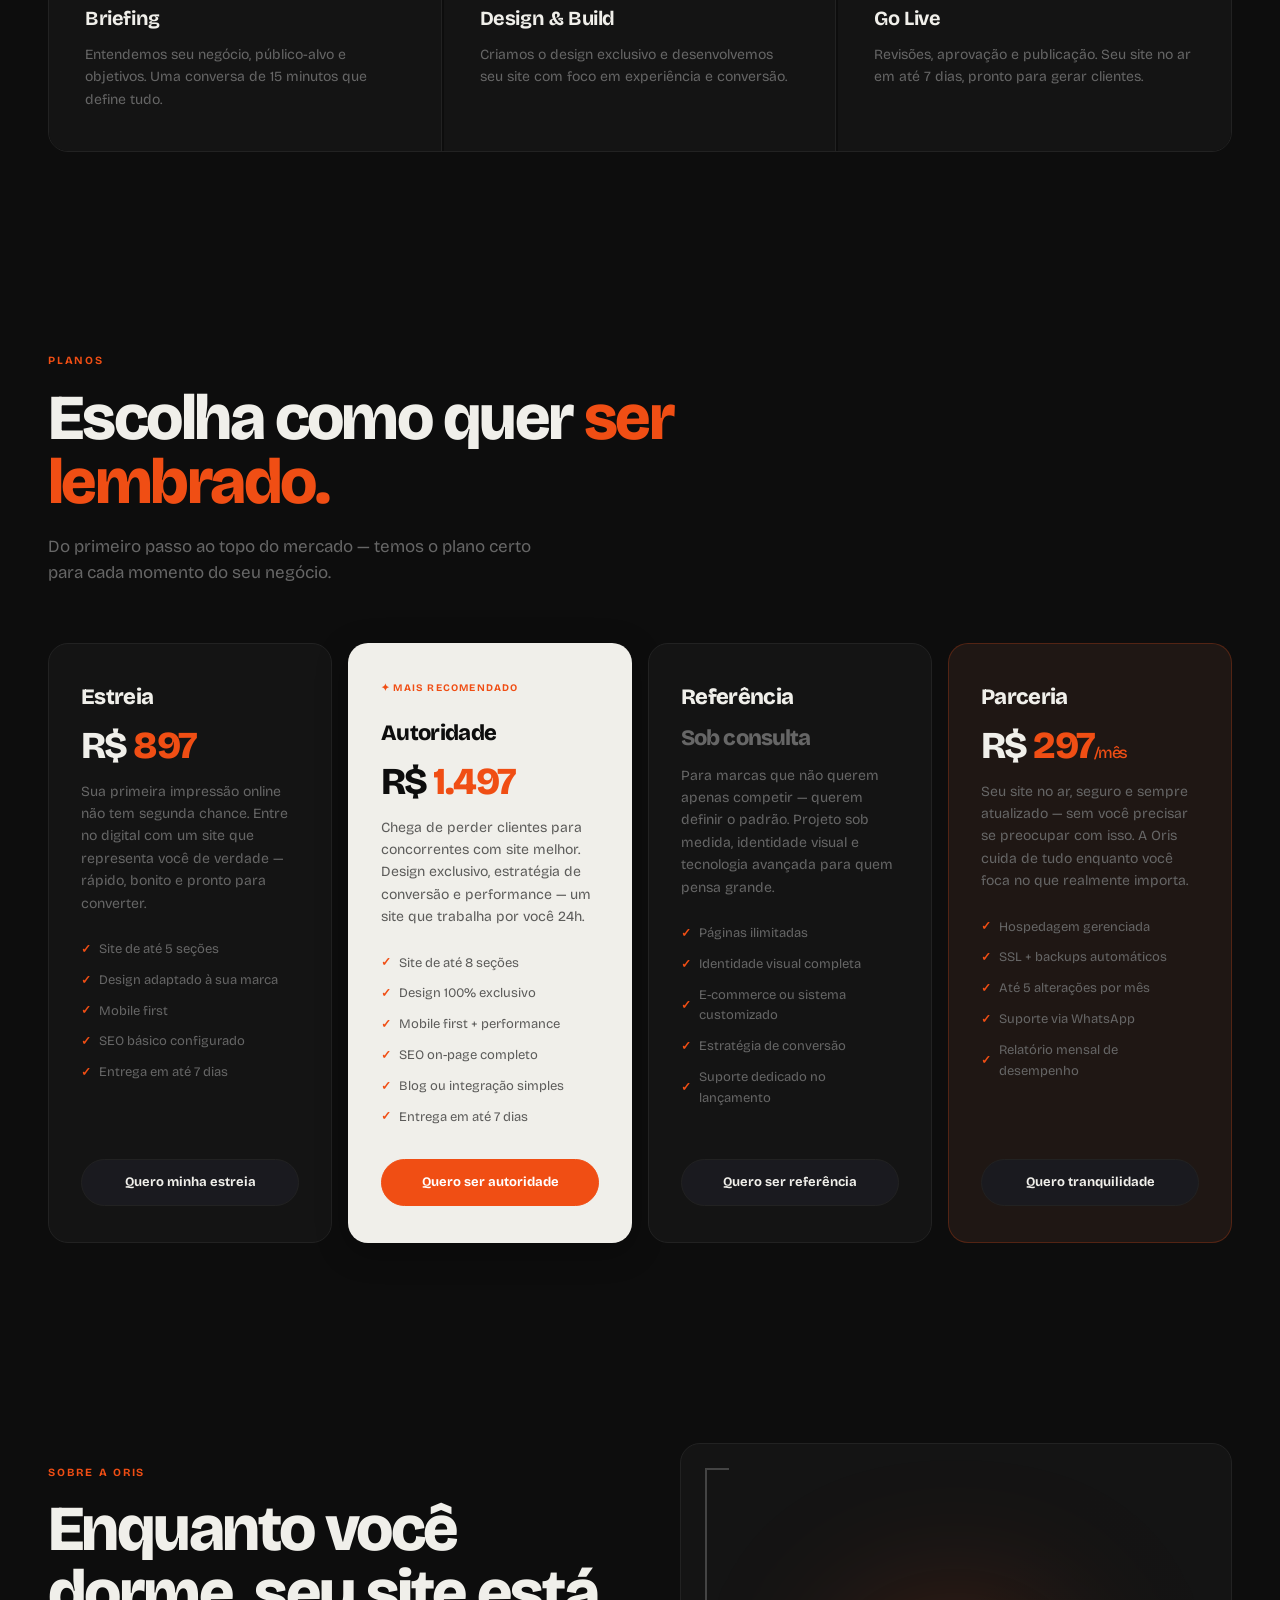
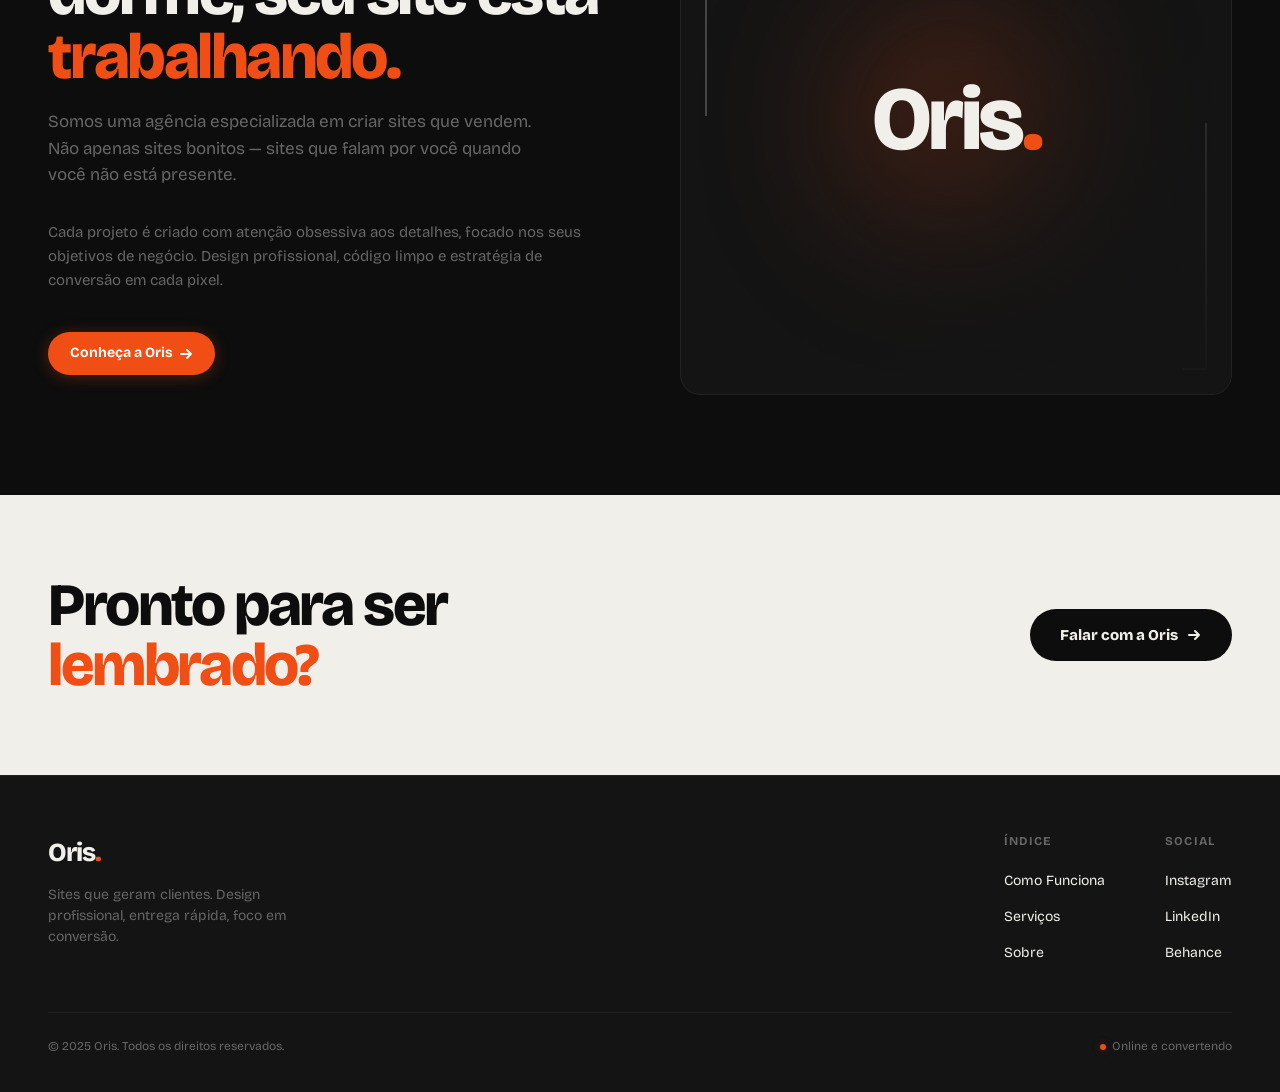
==== commit dc0e8c3f: "navbar flex fix / icons / price section" ====
--- a/src/index.html
+++ b/src/index.html
@@ -25,7 +25,6 @@
     <li><a href="#como">Como funciona</a></li>
     <li><a href="#servicos">Serviços</a></li>
     <li><a href="#sobre">Sobre</a></li>
-    <li><a href="#depoimentos">Depoimentos</a></li>
   </ul>
   <div class="nav-right">
     <button class="theme-btn" id="themeBtn" title="Alternar tema" aria-label="Alternar tema">
@@ -101,8 +100,8 @@
       <div class="marquee-item">Design profissional</div>
       <div class="marquee-item">Entrega rápida</div>
       <div class="marquee-item">Foco em conversão</div>
-      <div class="marquee-item">Mobile first</div>
-      <div class="marquee-item">SEO otimizado</div>
+      <div class="marquee-item">Presença Digita</div>
+      <div class="marquee-item">Experiência Fluida</div>
       <div class="marquee-item">Alta performance</div>
       <div class="marquee-item">Identidade visual</div>
     </div>
@@ -111,8 +110,8 @@
       <div class="marquee-item">Design profissional</div>
       <div class="marquee-item">Entrega rápida</div>
       <div class="marquee-item">Foco em conversão</div>
-      <div class="marquee-item">Mobile first</div>
-      <div class="marquee-item">SEO otimizado</div>
+      <div class="marquee-item">Presença Digita</div>
+      <div class="marquee-item">Experiência Fluida</div>
       <div class="marquee-item">Alta performance</div>
       <div class="marquee-item">Identidade visual</div>
     </div>
@@ -153,12 +152,8 @@
     <div class="how-item fade-up">
       <div class="how-num">03</div>
       <div class="how-icon">
-        <svg width="20" height="20" viewBox="0 0 20 20" fill="none" xmlns="http://www.w3.org/2000/svg">
-          <path d="M10 2C10 2 13.5 4.5 13.5 9.5C13.5 12 12 13.5 10 14.5C8 13.5 6.5 12 6.5 9.5C6.5 4.5 10 2Z" stroke="var(--orange)" stroke-width="1.6" stroke-linejoin="round"/>
-          <circle cx="10" cy="9" r="1.5" fill="var(--orange)"/>
-          <path d="M7 13.5L5.5 17M13 13.5L14.5 17" stroke="var(--orange)" stroke-width="1.6" stroke-linecap="round"/>
-          <path d="M6.5 9.5C5 10.5 4 12 4 13L6.5 12.5" stroke="var(--orange)" stroke-width="1.4" stroke-linecap="round" stroke-linejoin="round"/>
-          <path d="M13.5 9.5C15 10.5 16 12 16 13L13.5 12.5" stroke="var(--orange)" stroke-width="1.4" stroke-linecap="round" stroke-linejoin="round"/>
+        <svg width="40" height="40" viewBox="0 0 20 20" fill="none" xmlns="http://www.w3.org">
+          <path d="M8.5 7.5L13 10L8.5 12.5V7.5Z" fill="var(--orange)" stroke="var(--orange)" stroke-width="1.2" stroke-linejoin="round"/>
         </svg>
       </div>
       <div class="how-h">Go Live</div>
@@ -167,42 +162,76 @@
   </div>
 </section>
 
-<!-- SERVICES -->
+<!-- PLANOS -->
 <section id="servicos">
-  <div class="section-eyebrow">Serviços</div>
-  <h2 class="section-title fade-up">Criamos sites que <span>geram clientes.</span></h2>
-  <p class="section-sub fade-up">Tudo que seu negócio precisa para ter uma presença digital que realmente converte.</p>
-
-  <div class="services-grid">
-    <div class="service-card featured fade-up">
-      <div class="service-num">✦ Mais popular</div>
-      <h3 class="service-h">Site Institucional</h3>
-      <p class="service-sub">Sua vitrine digital. Apresente sua empresa de forma profissional e gere autoridade no mercado.</p>
-      <span class="service-tag">Design exclusivo</span>
-      <span class="service-tag">Mobile first</span>
-      <span class="service-tag">SEO</span>
-    </div>
-    <div class="service-card fade-up">
-      <div class="service-num">02</div>
-      <h3 class="service-h">Landing Page</h3>
-      <p class="service-sub">Páginas de alta conversão para campanhas, lançamentos e captação de leads qualificados.</p>
-      <span class="service-tag">Otimizada p/ conversão</span>
-      <span class="service-tag">A/B ready</span>
-    </div>
-    <div class="service-card fade-up">
-      <div class="service-num">03</div>
-      <h3 class="service-h">E-commerce</h3>
-      <p class="service-sub">Loja online completa com checkout otimizado, gestão de produtos e integração de pagamentos.</p>
-      <span class="service-tag">Pagamentos integrados</span>
-      <span class="service-tag">Gestão simples</span>
-    </div>
-    <div class="service-card fade-up">
-      <div class="service-num">04</div>
-      <h3 class="service-h">Redesign</h3>
-      <p class="service-sub">Transformamos seu site antigo em uma máquina de conversão com identidade visual renovada.</p>
-      <span class="service-tag">Diagnóstico gratuito</span>
-      <span class="service-tag">Migração incluída</span>
-    </div>
+  <div class="section-eyebrow">Planos</div>
+  <h2 class="section-title fade-up">Escolha como quer <span>ser lembrado.</span></h2>
+  <p class="section-sub fade-up">Do primeiro passo ao topo do mercado — temos o plano certo para cada momento do seu negócio.</p>
+
+  <div class="plans-grid">
+
+    <!-- ESTREIA -->
+    <div class="plan-card fade-up">
+      <div class="plan-label">Estreia</div>
+      <div class="plan-price">R$ <span>897</span></div>
+      <p class="plan-desc">Sua primeira impressão online não tem segunda chance. Entre no digital com um site que representa você de verdade — rápido, bonito e pronto para converter.</p>
+      <ul class="plan-features">
+        <li>Site de até 5 seções</li>
+        <li>Design adaptado à sua marca</li>
+        <li>Mobile first</li>
+        <li>SEO básico configurado</li>
+        <li>Entrega em até 7 dias</li>
+      </ul>
+      <a href="https://wa.me/5512997736451" target="_blank" rel="noopener" class="plan-btn">Quero minha estreia</a>
+    </div>
+
+    <!-- AUTORIDADE -->
+    <div class="plan-card plan-featured fade-up">
+      <div class="plan-badge">✦ Mais recomendado</div>
+      <div class="plan-label">Autoridade</div>
+      <div class="plan-price">R$ <span>1.497</span></div>
+      <p class="plan-desc">Chega de perder clientes para concorrentes com site melhor. Design exclusivo, estratégia de conversão e performance — um site que trabalha por você 24h.</p>
+      <ul class="plan-features">
+        <li>Site de até 8 seções</li>
+        <li>Design 100% exclusivo</li>
+        <li>Mobile first + performance</li>
+        <li>SEO on-page completo</li>
+        <li>Blog ou integração simples</li>
+        <li>Entrega em até 7 dias</li>
+      </ul>
+      <a href="https://wa.me/5512997736451" target="_blank" rel="noopener" class="plan-btn plan-btn-featured">Quero ser autoridade</a>
+    </div>
+
+    <!-- REFERÊNCIA -->
+    <div class="plan-card fade-up">
+      <div class="plan-label">Referência</div>
+      <div class="plan-price plan-consult">Sob consulta</div>
+      <p class="plan-desc">Para marcas que não querem apenas competir — querem definir o padrão. Projeto sob medida, identidade visual e tecnologia avançada para quem pensa grande.</p>
+      <ul class="plan-features">
+        <li>Páginas ilimitadas</li>
+        <li>Identidade visual completa</li>
+        <li>E-commerce ou sistema customizado</li>
+        <li>Estratégia de conversão</li>
+        <li>Suporte dedicado no lançamento</li>
+      </ul>
+      <a href="https://wa.me/5512997736451" target="_blank" rel="noopener" class="plan-btn">Quero ser referência</a>
+    </div>
+
+    <!-- PARCERIA -->
+    <div class="plan-card plan-parceria fade-up">
+      <div class="plan-label">Parceria</div>
+      <div class="plan-price">R$ <span>297</span><span class="plan-recurrence">/mês</span></div>
+      <p class="plan-desc">Seu site no ar, seguro e sempre atualizado — sem você precisar se preocupar com isso. A Oris cuida de tudo enquanto você foca no que realmente importa.</p>
+      <ul class="plan-features">
+        <li>Hospedagem gerenciada</li>
+        <li>SSL + backups automáticos</li>
+        <li>Até 5 alterações por mês</li>
+        <li>Suporte via WhatsApp</li>
+        <li>Relatório mensal de desempenho</li>
+      </ul>
+      <a href="https://wa.me/5512997736451" target="_blank" rel="noopener" class="plan-btn">Quero tranquilidade</a>
+    </div>
+
   </div>
 </section>
 
@@ -229,48 +258,6 @@
   </div>
 </section>
 
-<!-- TESTIMONIALS -->
-<section id="depoimentos">
-  <div class="section-eyebrow">Depoimentos</div>
-  <h2 class="section-title fade-up">O que nossos <span>clientes dizem.</span></h2>
-
-  <div class="testi-grid">
-    <div class="testi-card fade-up">
-      <div class="testi-stars">★★★★★</div>
-      <p class="testi-text">"Em 7 dias tive um site que parece de grande empresa. As consultas dobraram no primeiro mês."</p>
-      <div class="testi-author">
-        <div class="testi-avatar">MR</div>
-        <div>
-          <div class="testi-name">Marcos Ribeiro</div>
-          <div class="testi-role">Arquiteto</div>
-        </div>
-      </div>
-    </div>
-    <div class="testi-card fade-up">
-      <div class="testi-stars">★★★★★</div>
-      <p class="testi-text">"Finalmente um site que representa minha marca de verdade. Processo rápido e resultado incrível."</p>
-      <div class="testi-author">
-        <div class="testi-avatar">AF</div>
-        <div>
-          <div class="testi-name">Ana Ferreira</div>
-          <div class="testi-role">Consultora de Imagem</div>
-        </div>
-      </div>
-    </div>
-    <div class="testi-card fade-up">
-      <div class="testi-stars">★★★★★</div>
-      <p class="testi-text">"O ROI foi imediato. O site novo gerou mais leads em 2 semanas do que o anterior em 1 ano."</p>
-      <div class="testi-author">
-        <div class="testi-avatar">CS</div>
-        <div>
-          <div class="testi-name">Carlos Santos</div>
-          <div class="testi-role">CEO, TechStart</div>
-        </div>
-      </div>
-    </div>
-  </div>
-</section>
-
 <!-- CTA BAND -->
 <div class="cta-band" id="contato">
   <h2 class="cta-band-title">
@@ -295,21 +282,11 @@
     </div>
     <div class="footer-links">
       <div class="footer-col">
-        <h4>Serviços</h4>
+        <h4>Índice</h4>
         <ul>
-          <li><a href="#">Site Institucional</a></li>
-          <li><a href="#">Landing Page</a></li>
-          <li><a href="#">E-commerce</a></li>
-          <li><a href="#">Redesign</a></li>
-        </ul>
-      </div>
-      <div class="footer-col">
-        <h4>Empresa</h4>
-        <ul>
-          <li><a href="#">Sobre</a></li>
-          <li><a href="#">Cases</a></li>
-          <li><a href="#">Blog</a></li>
-          <li><a href="#">Contato</a></li>
+          <li><a href="#como">Como Funciona</a></li>
+          <li><a href="#servicos">Serviços</a></li>
+          <li><a href="#sobre">Sobre</a></li>
         </ul>
       </div>
       <div class="footer-col">
--- a/src/static/style.css
+++ b/src/static/style.css
@@ -658,10 +658,145 @@
   .fade-up:nth-child(2) { transition-delay: 0.1s; }
   .fade-up:nth-child(3) { transition-delay: 0.2s; }
   .fade-up:nth-child(4) { transition-delay: 0.3s; }
+
+  /* ─── PLANS ─── */
+  .plans-grid {
+    display: grid;
+    grid-template-columns: repeat(4, 1fr);
+    gap: 16px;
+    align-items: stretch;
+  }
+  .plan-card {
+    background: var(--bg2);
+    border: 1px solid var(--border);
+    border-radius: var(--r-lg);
+    padding: 36px 32px;
+    display: flex;
+    flex-direction: column;
+    gap: 0;
+    position: relative;
+    transition: transform 0.3s, box-shadow 0.3s, border-color var(--transition), background var(--transition);
+  }
+  .plan-card:hover {
+    transform: translateY(-4px);
+    box-shadow: 0 12px 40px rgba(0,0,0,0.25);
+  }
+  .plan-featured {
+    background: var(--text);
+    color: var(--bg);
+    border-color: transparent;
+    box-shadow: 0 8px 32px rgba(0,0,0,0.3);
+  }
+  .plan-featured:hover {
+    box-shadow: 0 16px 48px rgba(0,0,0,0.4);
+  }
+  .plan-parceria {
+    border-color: rgba(240,78,20,0.25);
+    background: color-mix(in srgb, var(--bg2) 95%, var(--orange));
+  }
+  .plan-badge {
+    font-size: 10px; font-weight: 700;
+    text-transform: uppercase; letter-spacing: 0.12em;
+    color: var(--orange);
+    margin-bottom: 20px;
+  }
+  .plan-label {
+    font-size: 22px; font-weight: 800;
+    letter-spacing: -0.03em;
+    margin-bottom: 12px;
+    color: var(--text);
+  }
+  .plan-featured .plan-label { color: var(--bg); }
+  .plan-price {
+    font-size: clamp(28px, 3vw, 38px);
+    font-weight: 800;
+    letter-spacing: -0.04em;
+    color: var(--text);
+    margin-bottom: 16px;
+    line-height: 1;
+  }
+  .plan-featured .plan-price { color: var(--bg); }
+  .plan-price span { color: var(--orange); }
+  .plan-featured .plan-price span { color: var(--orange); }
+  .plan-consult {
+    font-size: 22px;
+    color: var(--muted);
+  }
+  .plan-recurrence {
+    font-size: 16px;
+    font-weight: 500;
+    color: var(--muted);
+  }
+  .plan-featured .plan-recurrence { color: color-mix(in srgb, var(--bg) 60%, transparent); }
+  .plan-desc {
+    font-size: 14px;
+    color: var(--muted);
+    line-height: 1.6;
+    margin-bottom: 24px;
+    flex-grow: 0;
+  }
+  .plan-featured .plan-desc { color: color-mix(in srgb, var(--bg) 65%, transparent); }
+  .plan-features {
+    list-style: none;
+    display: flex;
+    flex-direction: column;
+    gap: 10px;
+    margin-bottom: 32px;
+    flex-grow: 1;
+  }
+  .plan-features li {
+    font-size: 13px;
+    color: var(--muted);
+    display: flex;
+    align-items: center;
+    gap: 8px;
+  }
+  .plan-features li::before {
+    content: '✓';
+    color: var(--orange);
+    font-weight: 800;
+    font-size: 12px;
+    flex-shrink: 0;
+  }
+  .plan-featured .plan-features li { color: color-mix(in srgb, var(--bg) 65%, transparent); }
+  .plan-featured .plan-features li::before { color: var(--orange); }
+  .plan-btn {
+    display: block;
+    text-align: center;
+    padding: 12px 20px;
+    border-radius: var(--r-pill);
+    font-family: var(--font);
+    font-size: 13px; font-weight: 700;
+    text-decoration: none;
+    background: var(--bg3);
+    color: var(--text);
+    border: 1px solid var(--border);
+    transition: background 0.2s, border-color 0.2s, transform 0.2s;
+    margin-top: auto;
+  }
+  .plan-btn:hover {
+    background: var(--orange);
+    border-color: var(--orange);
+    color: #fff;
+    transform: translateY(-1px);
+    text-decoration: none;
+  }
+  .plan-btn-featured {
+    background: var(--orange);
+    color: #fff;
+    border-color: var(--orange);
+  }
+  .plan-btn-featured:hover {
+    filter: brightness(1.1);
+  }
   
   /* ─── RESPONSIVE ─── */
+  @media (max-width: 1000px) {
+    nav {display: flex; justify-content: space-between;}
+  }
+
   @media (max-width: 900px) {
-    nav { padding: 0 24px; }
+    nav { padding: 0px 24px; display:flex; justify-content: space-between;}
     .nav-links { display: none; }
     section { padding: 72px 24px; }
     .hero { padding: 100px 24px 60px; }
@@ -670,6 +805,7 @@
     .how-grid { grid-template-columns: 1fr; }
     .how-item { border-right: none; border-bottom: 1px solid var(--border); }
     .services-grid { grid-template-columns: 1fr; }
+    .plans-grid { grid-template-columns: 1fr; }
     .split-section { grid-template-columns: 1fr; gap: 40px; }
     .testi-grid { grid-template-columns: 1fr; }
     .cta-band { flex-direction: column; padding: 56px 24px; }
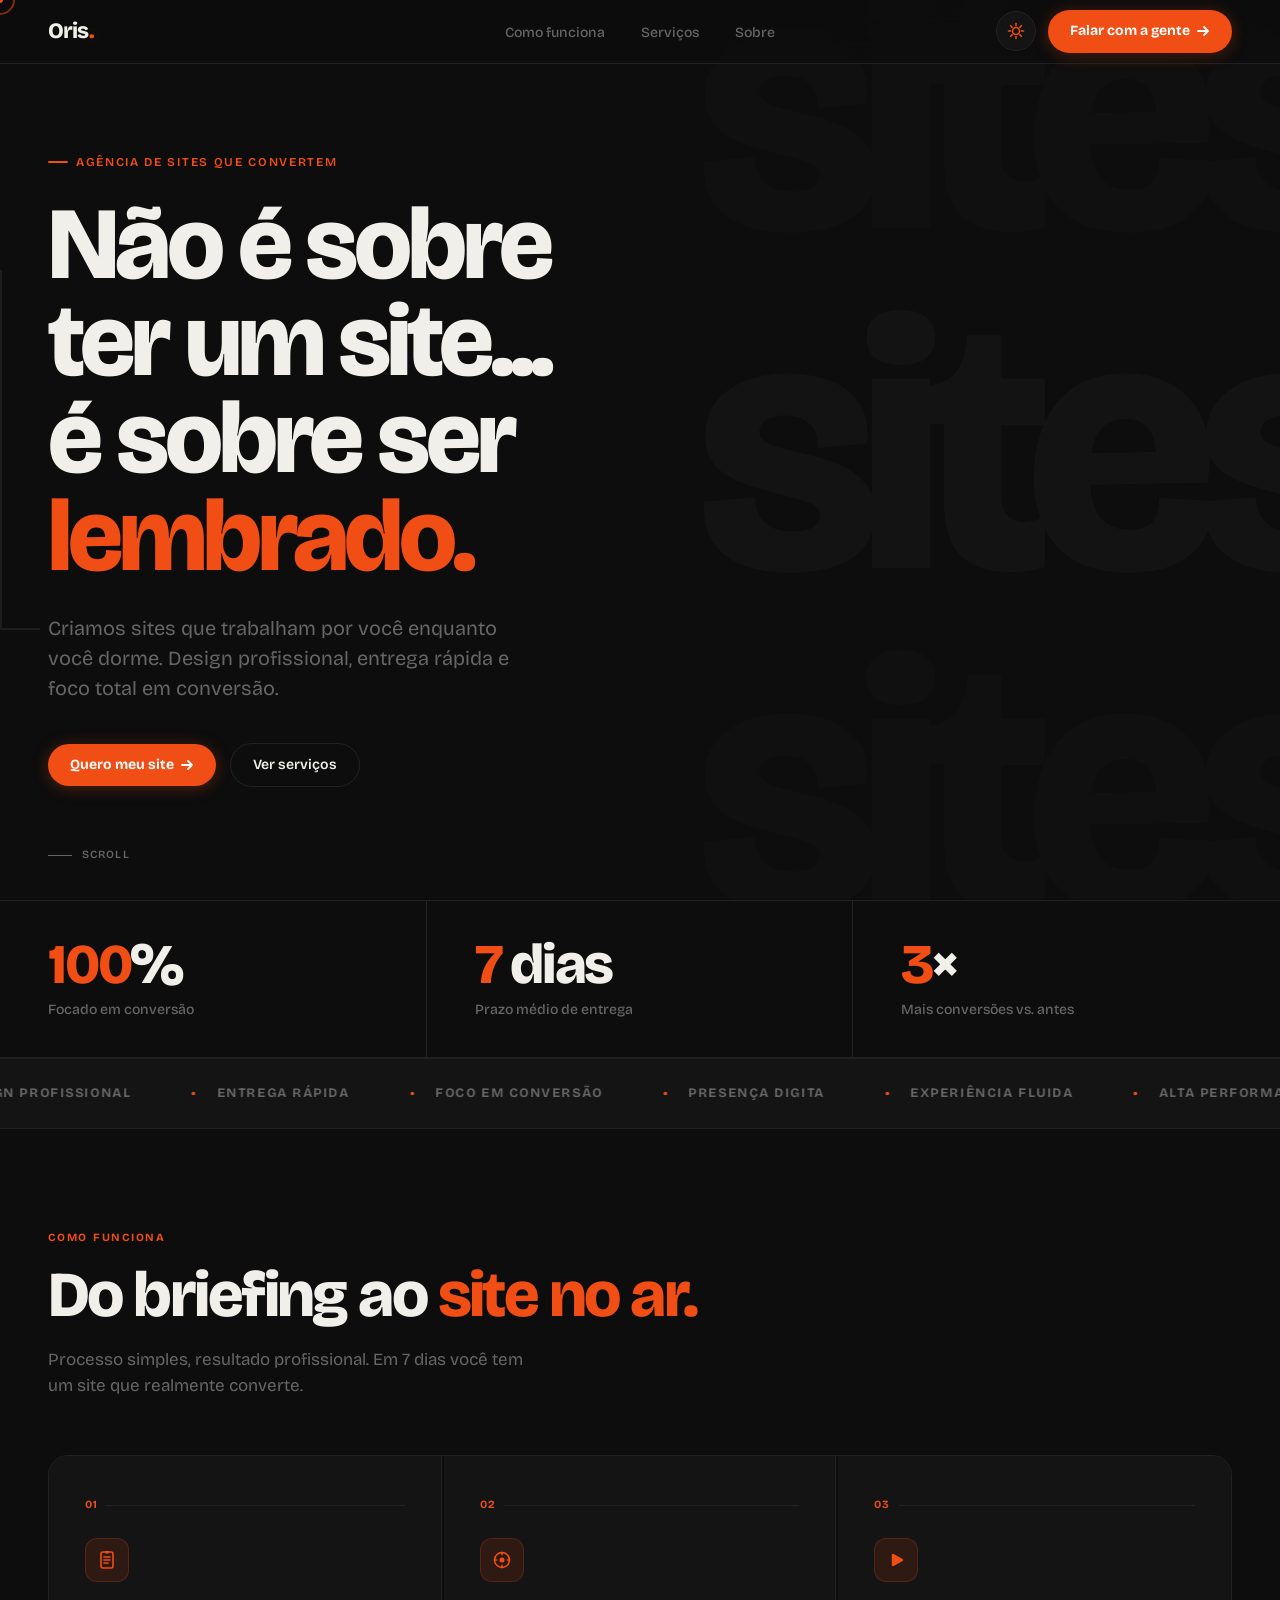
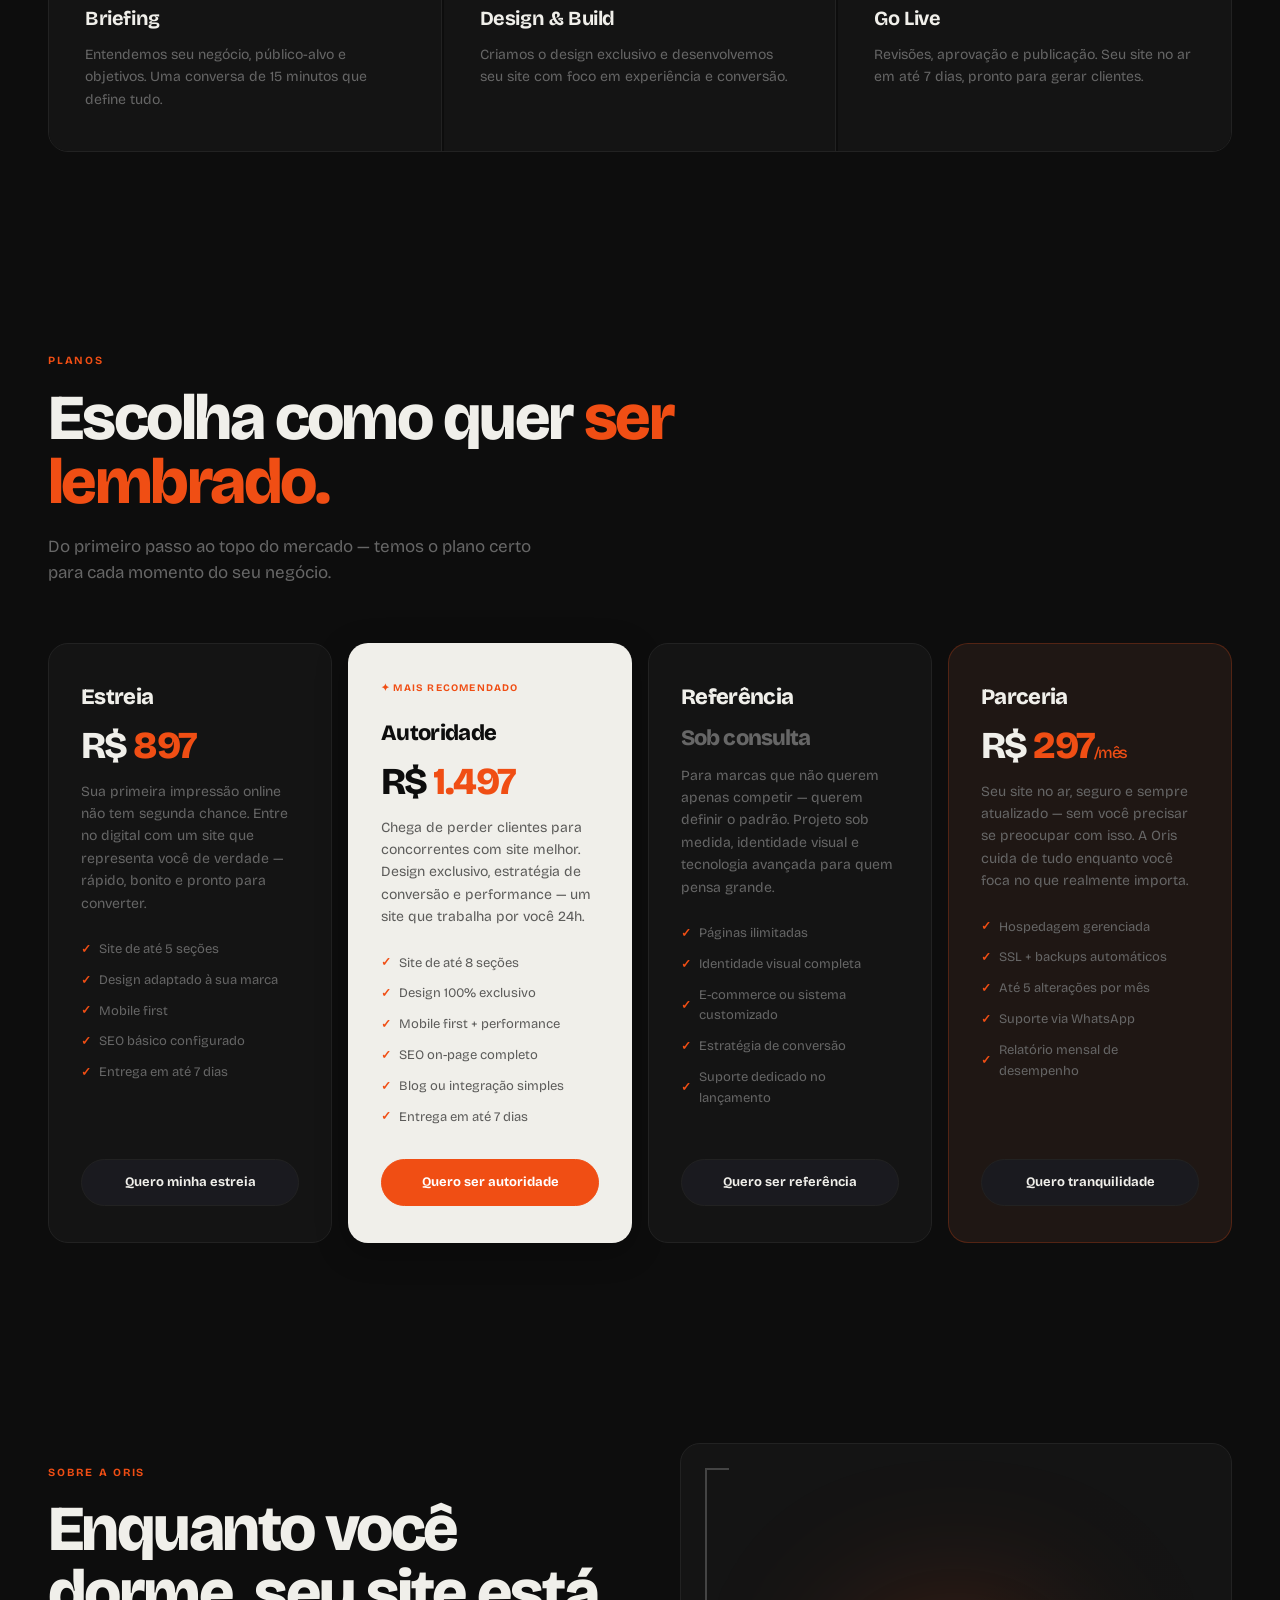
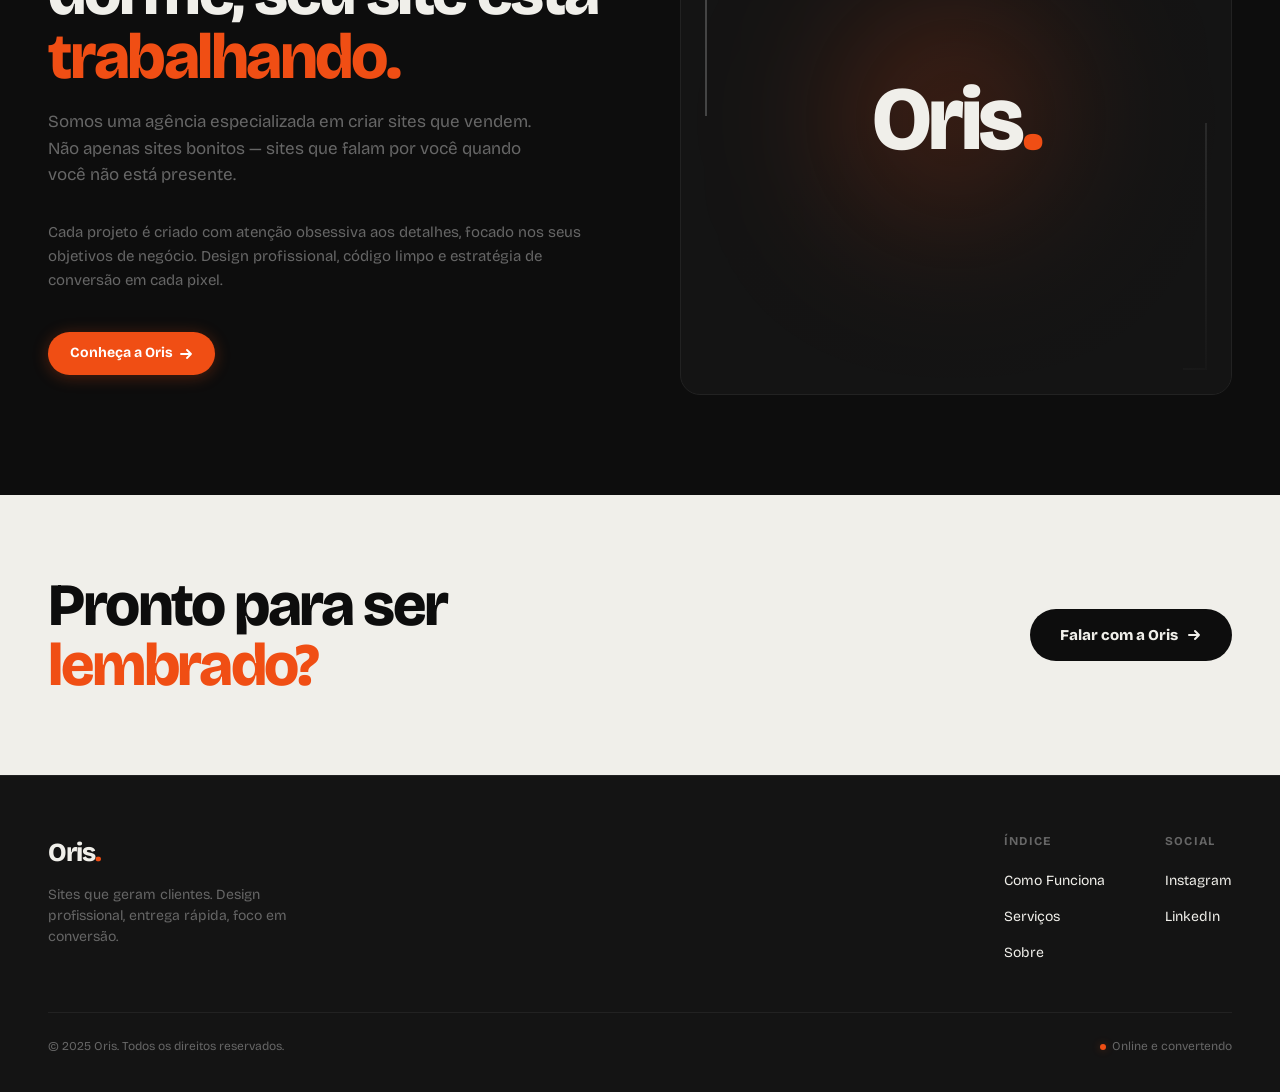
==== commit bb7e23b5: "-behance and user-select none" ====
--- a/src/index.html
+++ b/src/index.html
@@ -182,7 +182,7 @@
         <li>SEO básico configurado</li>
         <li>Entrega em até 7 dias</li>
       </ul>
-      <a href="https://wa.me/5512997736451" target="_blank" rel="noopener" class="plan-btn">Quero minha estreia</a>
+      <a href="https://wa.me/5512997736451?text=Olá!+Tenho+interesse+no+plano+*Estreia*." target="_blank" rel="noopener" class="plan-btn">Quero minha estreia</a>
     </div>
 
     <!-- AUTORIDADE -->
@@ -199,7 +199,7 @@
         <li>Blog ou integração simples</li>
         <li>Entrega em até 7 dias</li>
       </ul>
-      <a href="https://wa.me/5512997736451" target="_blank" rel="noopener" class="plan-btn plan-btn-featured">Quero ser autoridade</a>
+      <a href="https://wa.me/5512997736451?text=Olá!+Tenho+interesse+no+plano+*Autoridade*." target="_blank" rel="noopener" class="plan-btn plan-btn-featured">Quero ser autoridade</a>
     </div>
 
     <!-- REFERÊNCIA -->
@@ -214,7 +214,7 @@
         <li>Estratégia de conversão</li>
         <li>Suporte dedicado no lançamento</li>
       </ul>
-      <a href="https://wa.me/5512997736451" target="_blank" rel="noopener" class="plan-btn">Quero ser referência</a>
+      <a href="https://wa.me/5512997736451?text=Olá!+Gostaria+de+saber+mais+sobre+o+plano+*Referência*." target="_blank" rel="noopener" class="plan-btn">Quero ser referência</a>
     </div>
 
     <!-- PARCERIA -->
@@ -229,7 +229,7 @@
         <li>Suporte via WhatsApp</li>
         <li>Relatório mensal de desempenho</li>
       </ul>
-      <a href="https://wa.me/5512997736451" target="_blank" rel="noopener" class="plan-btn">Quero tranquilidade</a>
+      <a href="https://wa.me/5512997736451?text=Olá!+Tenho+interesse+no+plano+*Parceria*." target="_blank" rel="noopener" class="plan-btn">Quero tranquilidade</a>
     </div>
 
   </div>
@@ -292,9 +292,8 @@
       <div class="footer-col">
         <h4>Social</h4>
         <ul>
-          <li><a href="#">Instagram</a></li>
-          <li><a href="#">LinkedIn</a></li>
-          <li><a href="#">Behance</a></li>
+          <li><a href="https://instagram.com/orisstudio.co/" target="_blank" rel="noopener">Instagram</a></li>
+          <li><a href="https://linkedin.com/company/orisstudio" target="_blank" rel="noopener">LinkedIn</a></li>
         </ul>
       </div>
     </div>
--- a/src/static/style.css
+++ b/src/static/style.css
@@ -34,7 +34,7 @@
     --muted2: #bbb;
   }
   
-  *, *::before, *::after { box-sizing: border-box; margin: 0; padding: 0; }
+  *, *::before, *::after { box-sizing: border-box; margin: 0; padding: 0; user-select: none;}
   html { scroll-behavior: smooth; }
   
   /* Esconder cursor padrão em desktop */
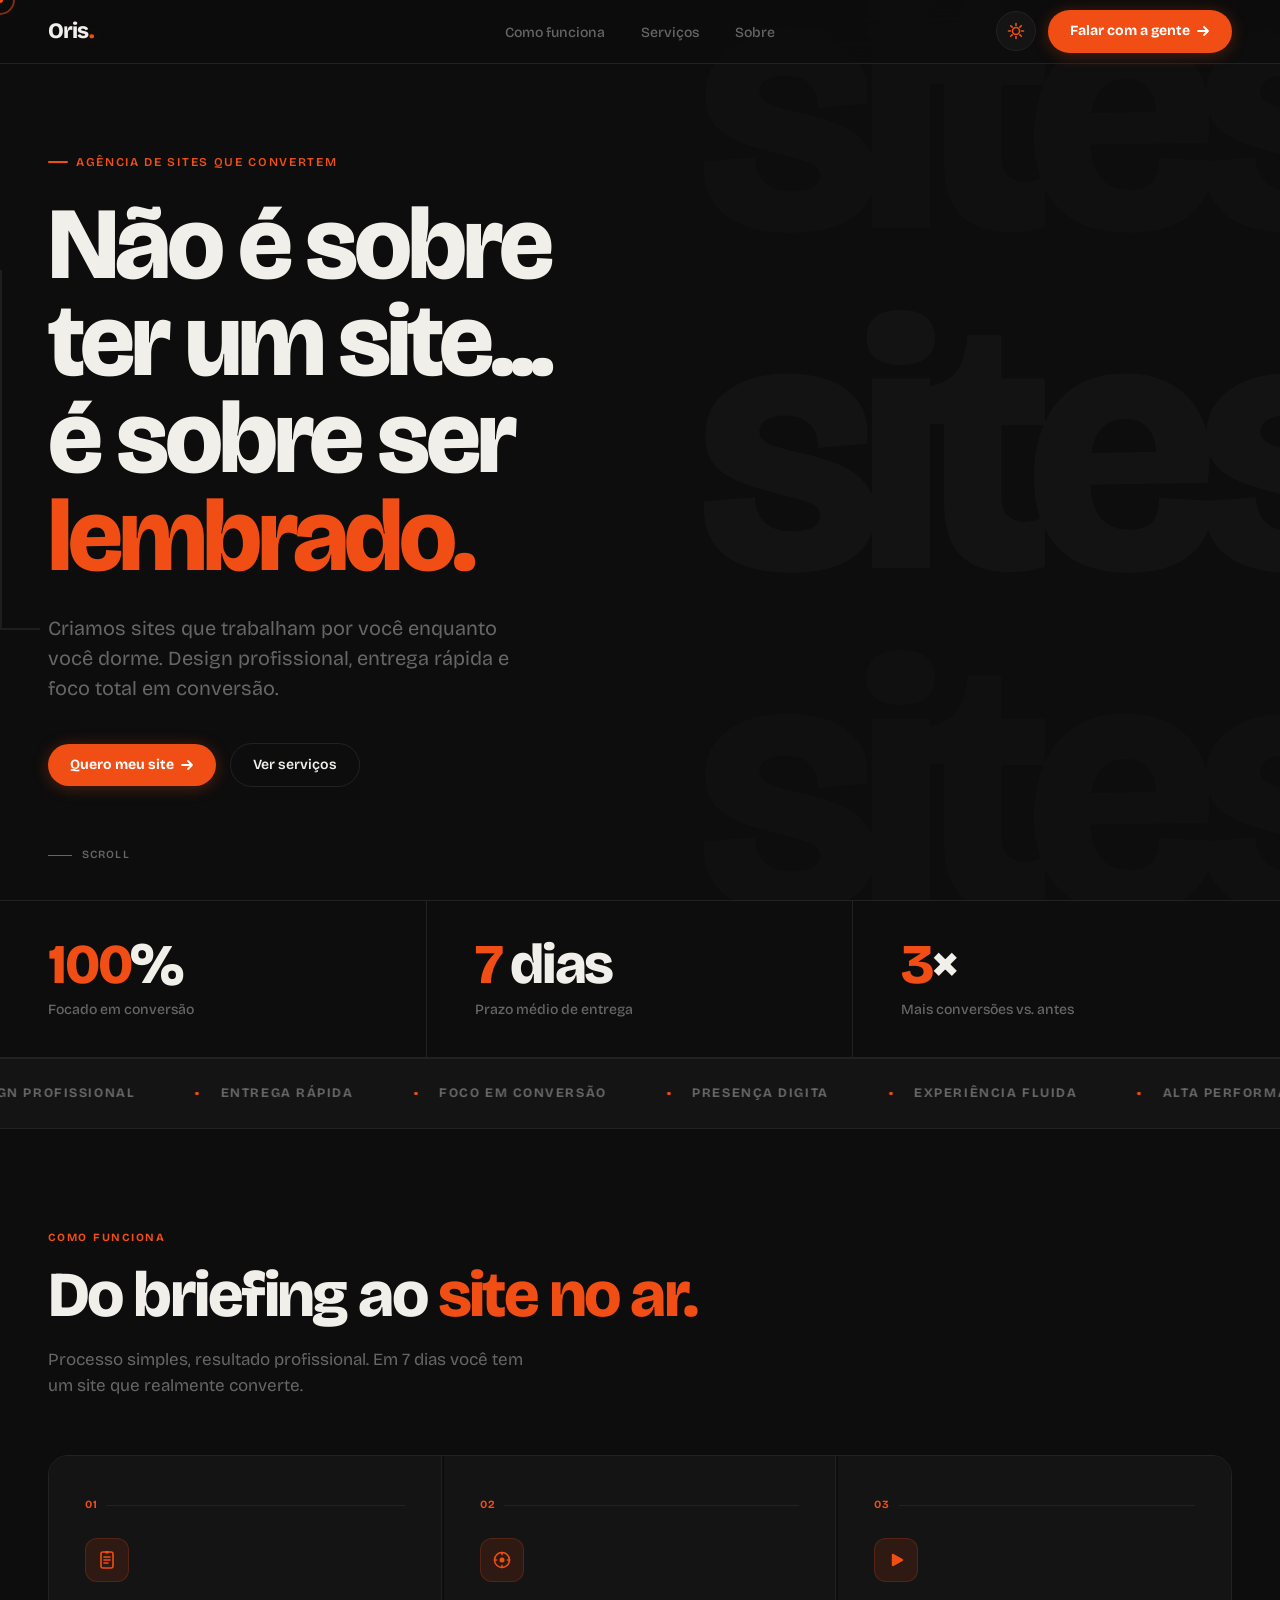
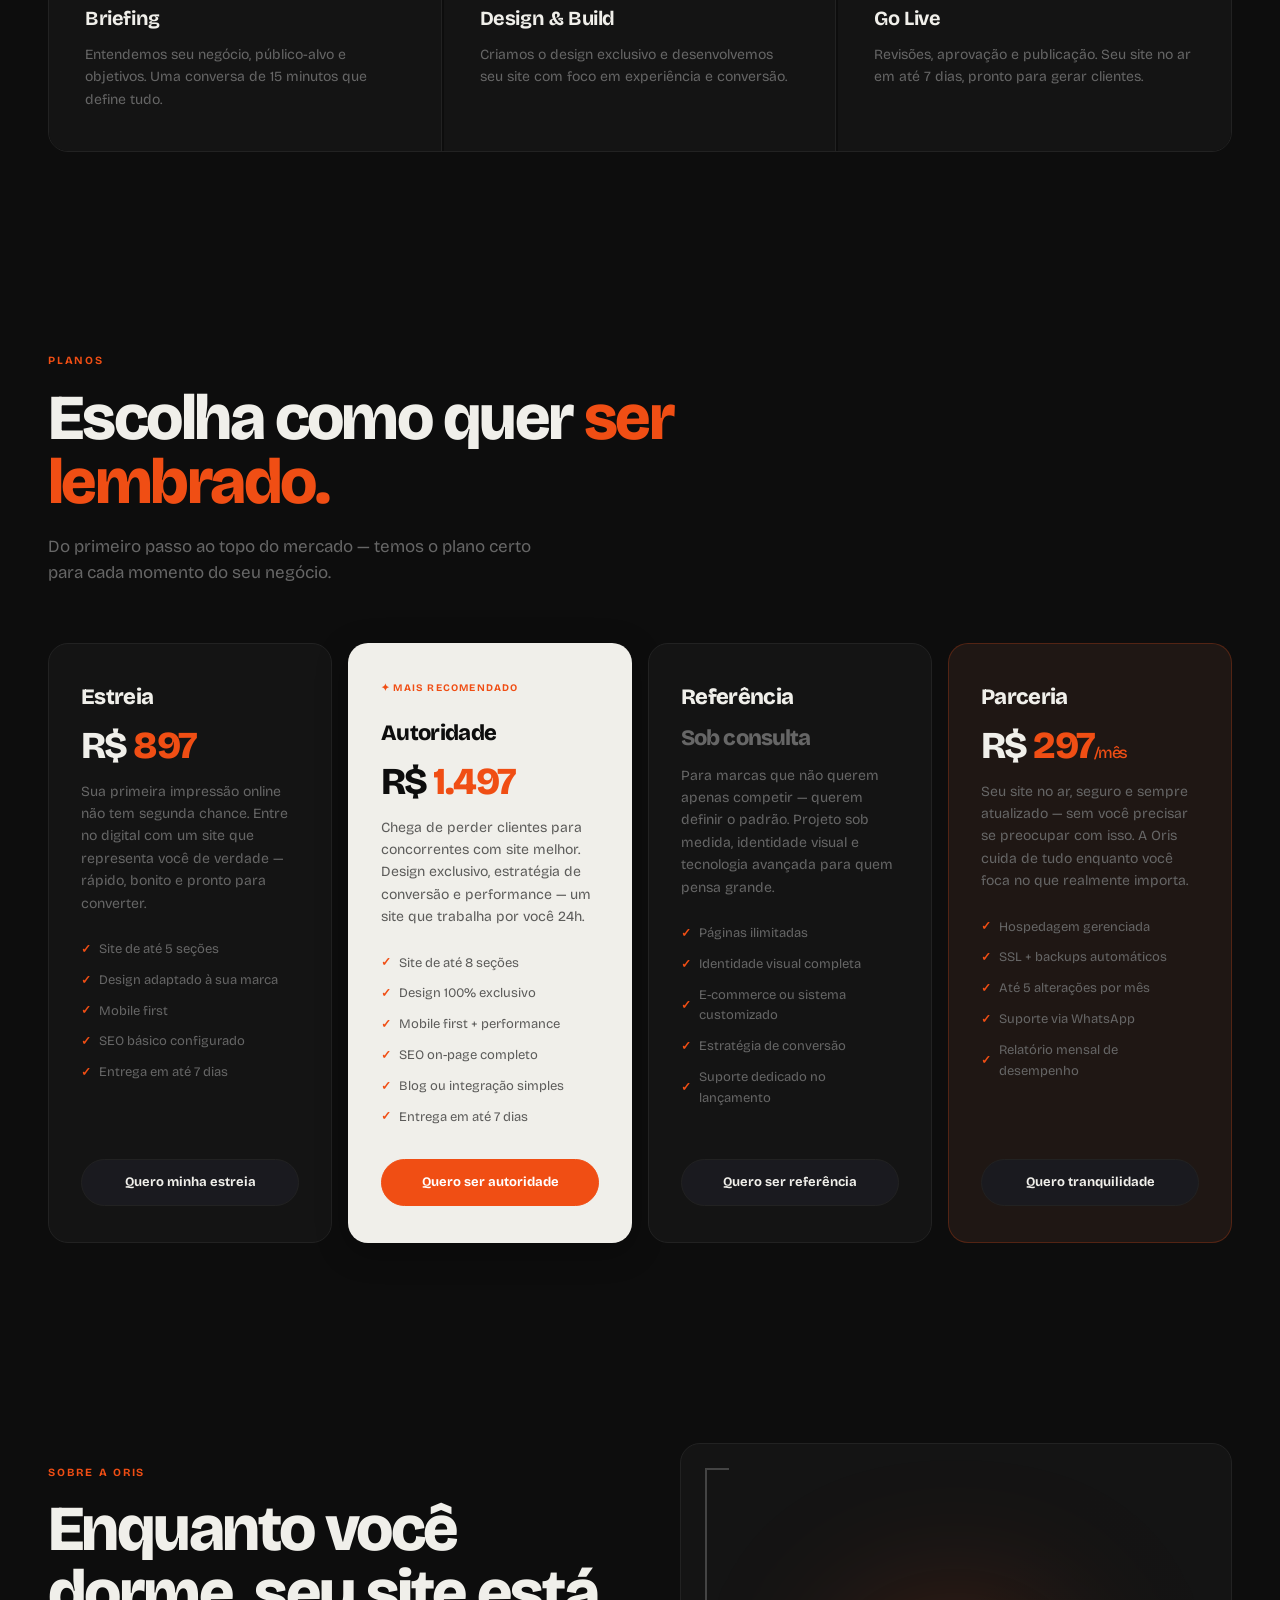
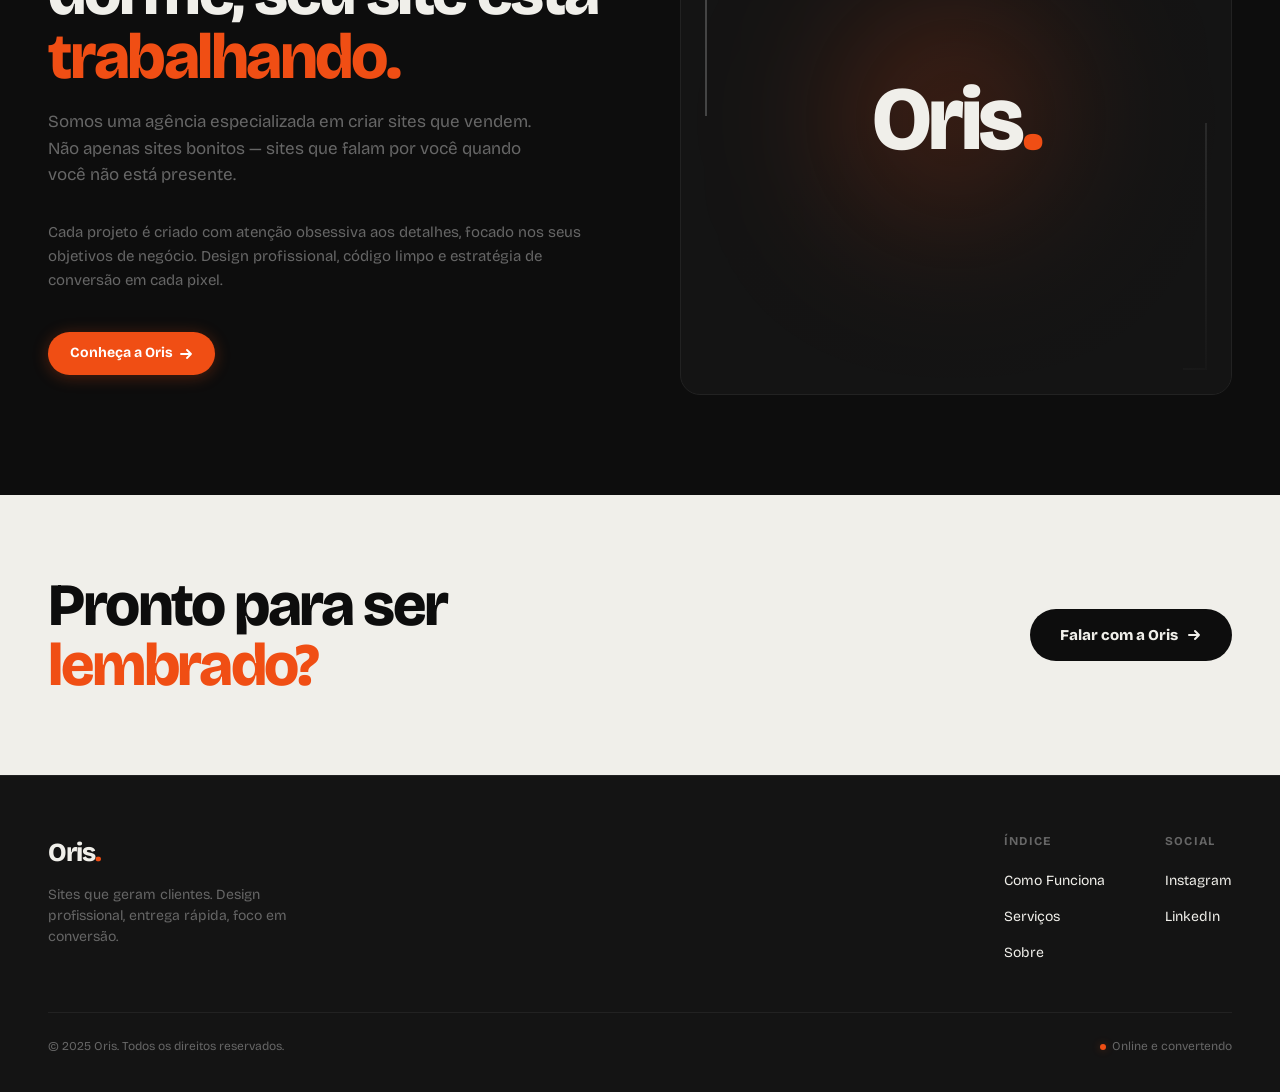
==== commit 9e9fdc55: "hotfix instagram link" ====
--- a/src/index.html
+++ b/src/index.html
@@ -292,7 +292,7 @@
       <div class="footer-col">
         <h4>Social</h4>
         <ul>
-          <li><a href="https://instagram.com/orisstudio.co/" target="_blank" rel="noopener">Instagram</a></li>
+          <li><a href="https://www.instagram.com/orisstudio.com.br/" target="_blank" rel="noopener">Instagram</a></li>
           <li><a href="https://linkedin.com/company/orisstudio" target="_blank" rel="noopener">LinkedIn</a></li>
         </ul>
       </div>
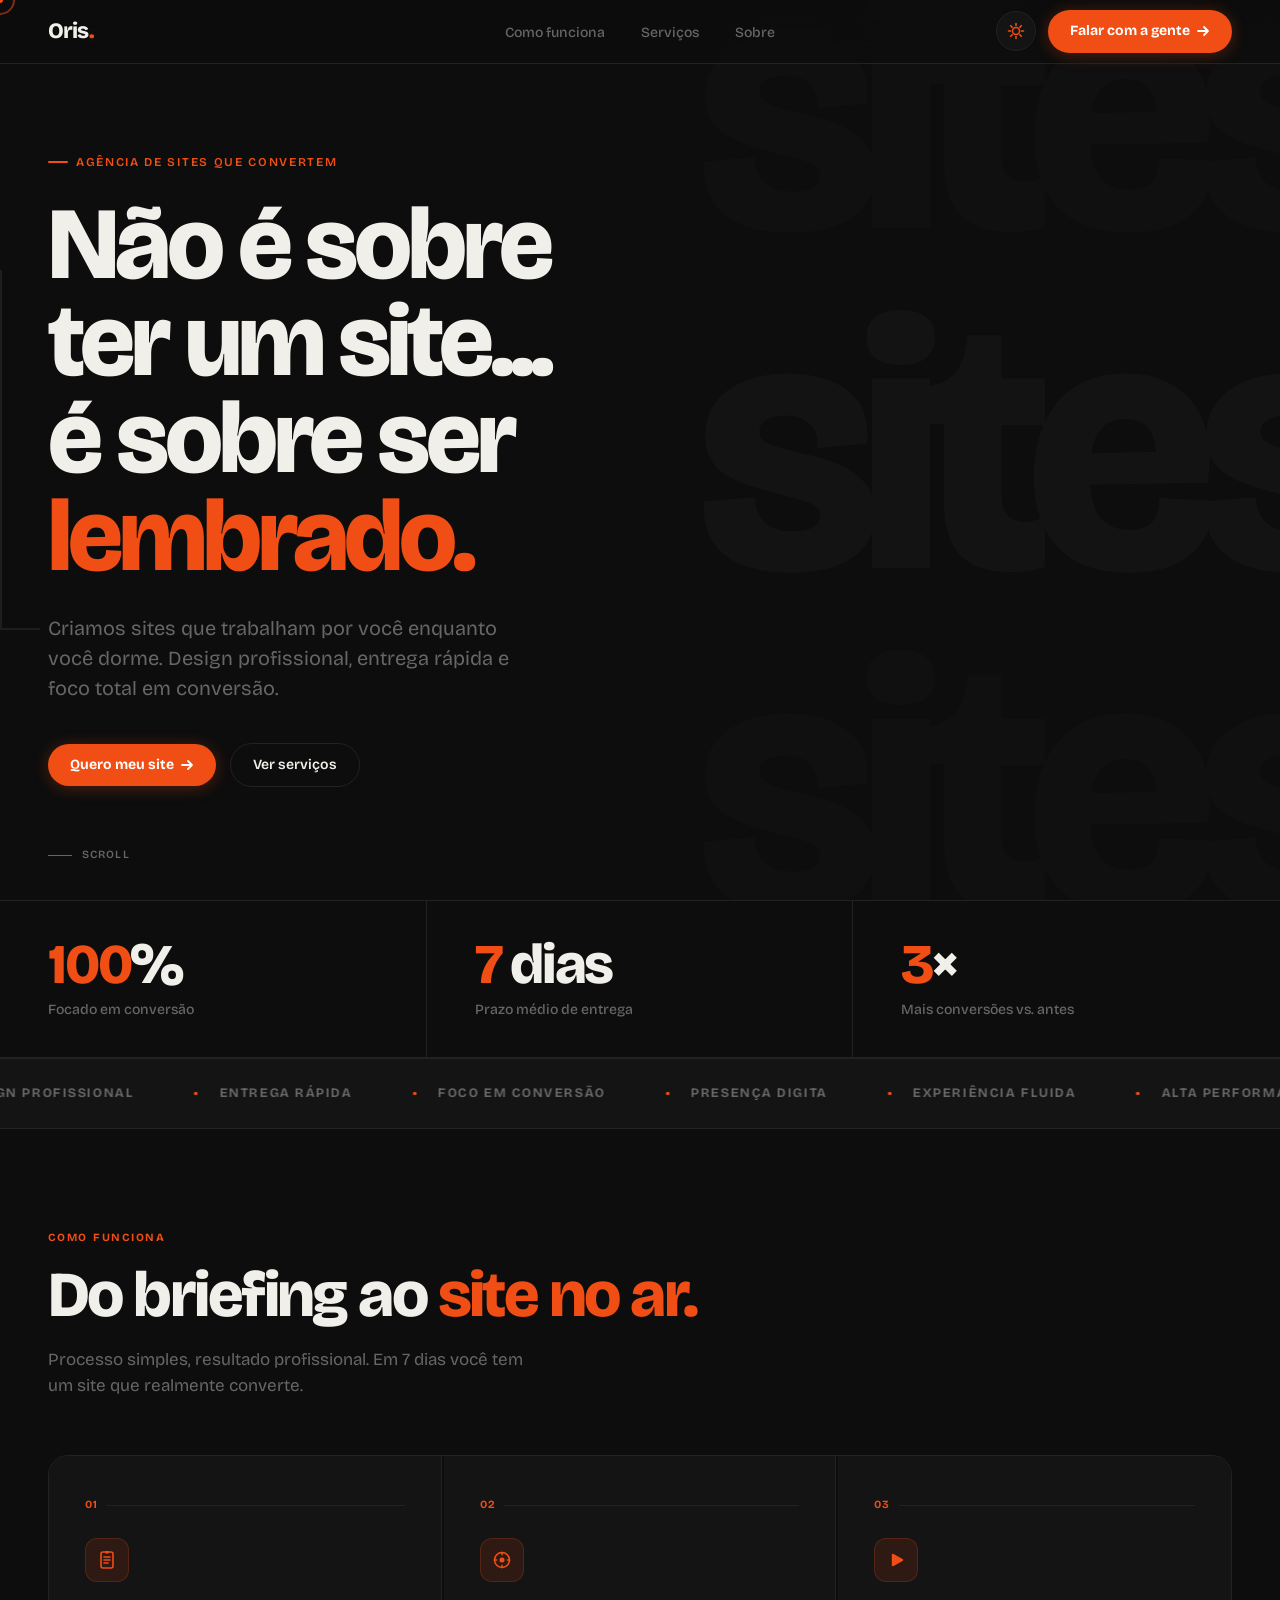
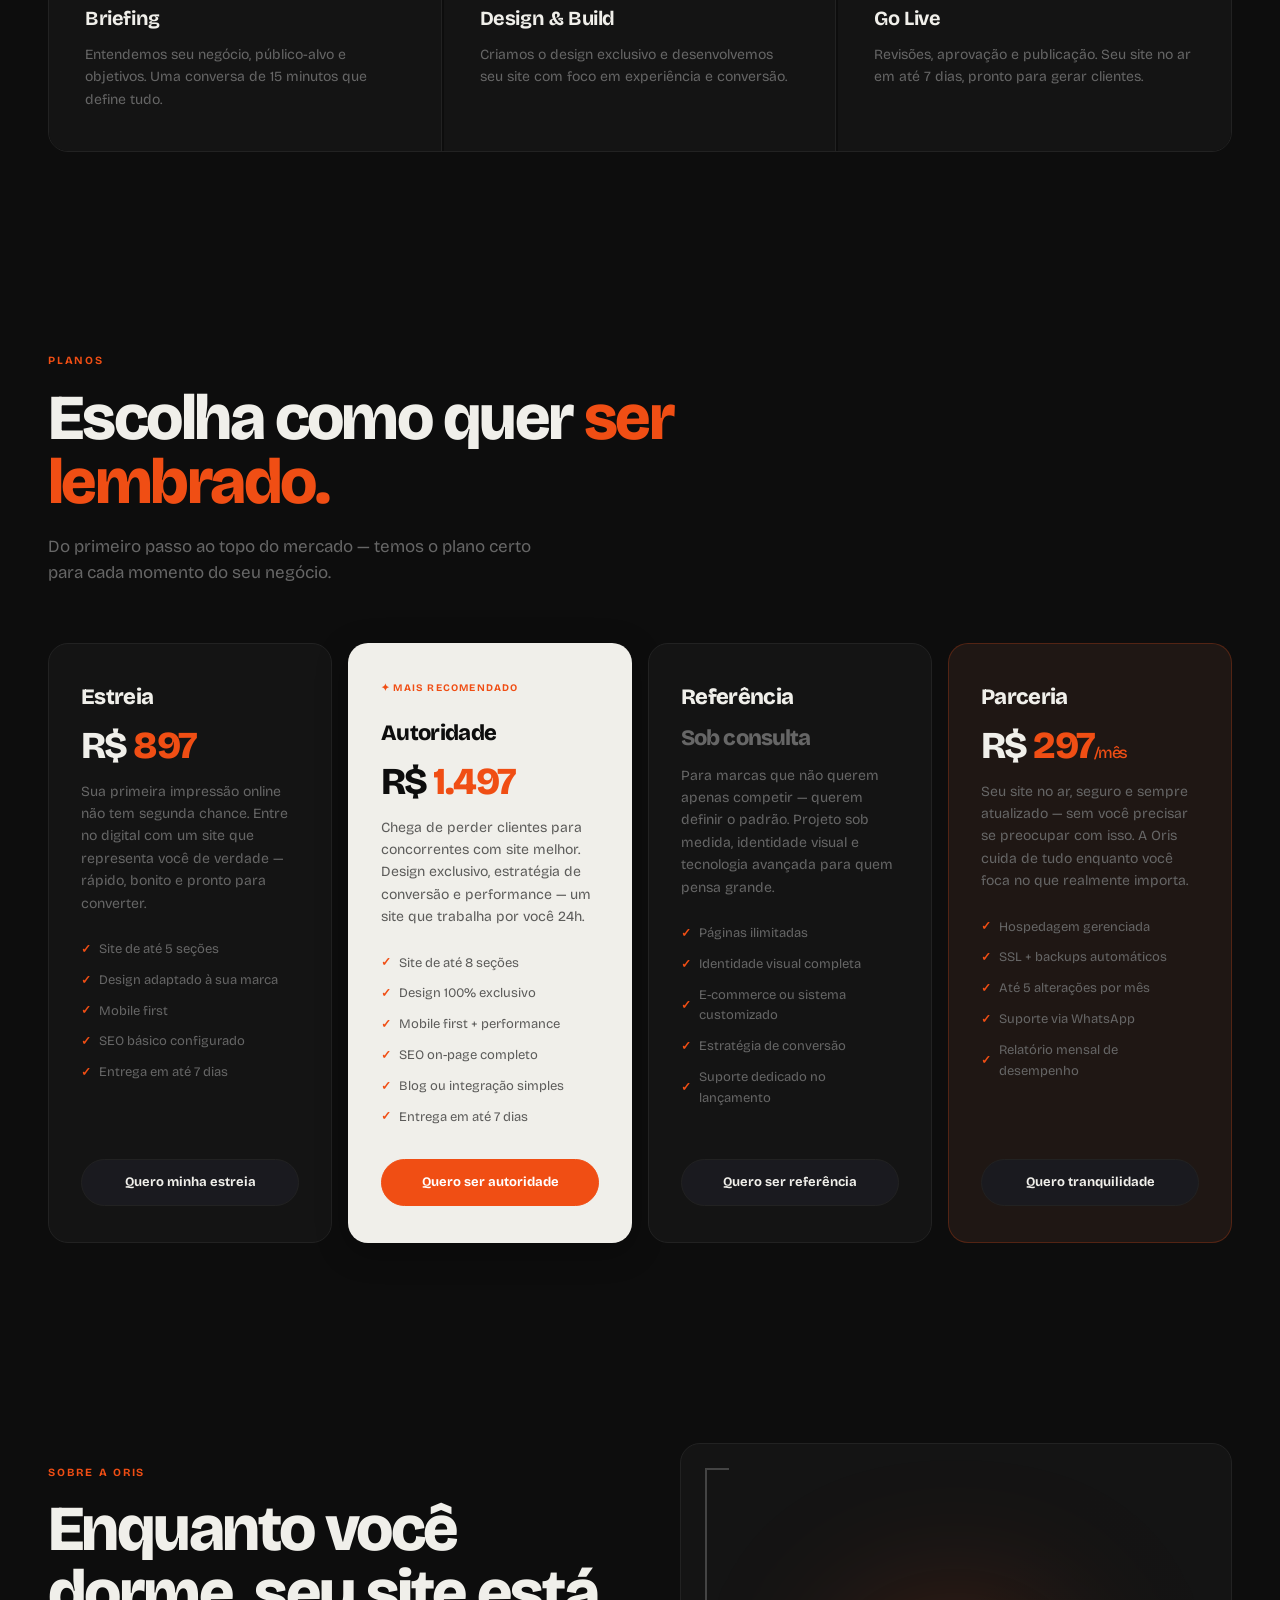
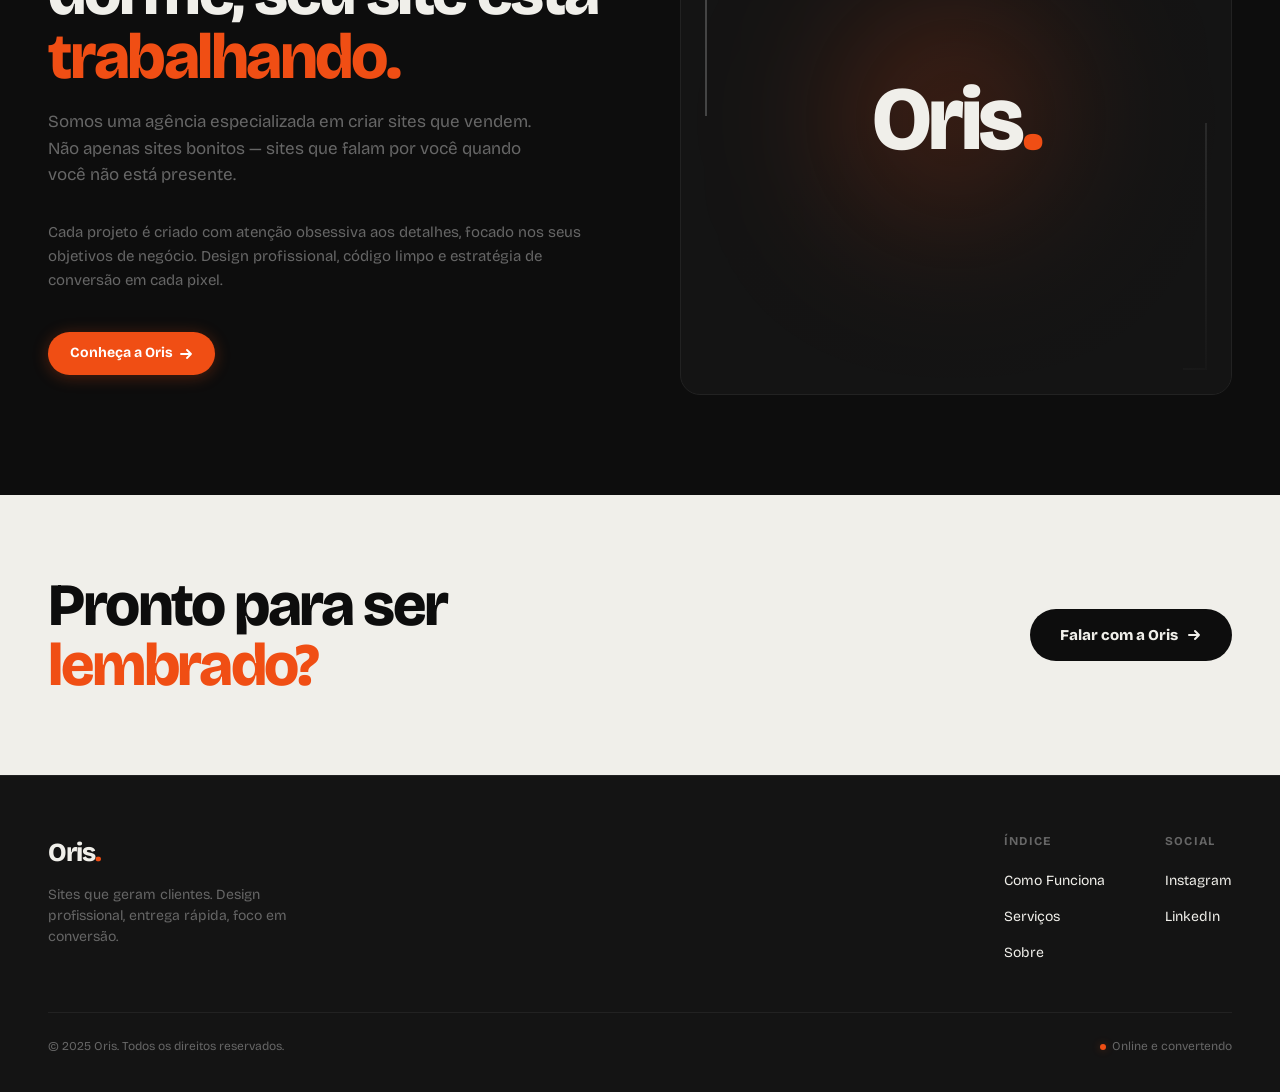
==== commit 12eb75f0: "Update index.html" ====
--- a/src/index.html
+++ b/src/index.html
@@ -40,7 +40,7 @@
         </svg>
       </span>
     </button>
-    <a href="https://wa.me/5512997736451" target="_blank" rel="noopener" class="btn-cta">
+    <a href="https://wa.me/5512988903785" target="_blank" rel="noopener" class="btn-cta">
       Falar com a gente
       <svg width="14" height="14" viewBox="0 0 14 14" fill="none">
         <path d="M2 7h10M8 3l4 4-4 4" stroke="currentColor" stroke-width="1.8" stroke-linecap="round" stroke-linejoin="round"/>
@@ -65,7 +65,7 @@
     Criamos sites que trabalham por você enquanto você dorme. Design profissional, entrega rápida e foco total em conversão.
   </p>
   <div class="hero-actions fade-up visible">
-    <a href="https://wa.me/5512997736451" target="_blank" rel="noopener" class="btn-cta">
+    <a href="https://wa.me/5512988903785" target="_blank" rel="noopener" class="btn-cta">
       Quero meu site
       <svg width="14" height="14" viewBox="0 0 14 14" fill="none">
         <path d="M2 7h10M8 3l4 4-4 4" stroke="currentColor" stroke-width="1.8" stroke-linecap="round" stroke-linejoin="round"/>
@@ -182,7 +182,7 @@
         <li>SEO básico configurado</li>
         <li>Entrega em até 7 dias</li>
       </ul>
-      <a href="https://wa.me/5512997736451?text=Olá!+Tenho+interesse+no+plano+*Estreia*." target="_blank" rel="noopener" class="plan-btn">Quero minha estreia</a>
+      <a href="https://wa.me/5512988903785?text=Olá!+Tenho+interesse+no+plano+*Estreia*." target="_blank" rel="noopener" class="plan-btn">Quero minha estreia</a>
     </div>
 
     <!-- AUTORIDADE -->
@@ -199,7 +199,7 @@
         <li>Blog ou integração simples</li>
         <li>Entrega em até 7 dias</li>
       </ul>
-      <a href="https://wa.me/5512997736451?text=Olá!+Tenho+interesse+no+plano+*Autoridade*." target="_blank" rel="noopener" class="plan-btn plan-btn-featured">Quero ser autoridade</a>
+      <a href="https://wa.me/5512988903785?text=Olá!+Tenho+interesse+no+plano+*Autoridade*." target="_blank" rel="noopener" class="plan-btn plan-btn-featured">Quero ser autoridade</a>
     </div>
 
     <!-- REFERÊNCIA -->
@@ -214,7 +214,7 @@
         <li>Estratégia de conversão</li>
         <li>Suporte dedicado no lançamento</li>
       </ul>
-      <a href="https://wa.me/5512997736451?text=Olá!+Gostaria+de+saber+mais+sobre+o+plano+*Referência*." target="_blank" rel="noopener" class="plan-btn">Quero ser referência</a>
+      <a href="https://wa.me/5512988903785?text=Olá!+Gostaria+de+saber+mais+sobre+o+plano+*Referência*." target="_blank" rel="noopener" class="plan-btn">Quero ser referência</a>
     </div>
 
     <!-- PARCERIA -->
@@ -229,7 +229,7 @@
         <li>Suporte via WhatsApp</li>
         <li>Relatório mensal de desempenho</li>
       </ul>
-      <a href="https://wa.me/5512997736451?text=Olá!+Tenho+interesse+no+plano+*Parceria*." target="_blank" rel="noopener" class="plan-btn">Quero tranquilidade</a>
+      <a href="https://wa.me/5512988903785?text=Olá!+Tenho+interesse+no+plano+*Parceria*." target="_blank" rel="noopener" class="plan-btn">Quero tranquilidade</a>
     </div>
 
   </div>
@@ -243,7 +243,7 @@
       <h2 class="section-title fade-up">Enquanto você dorme, seu site está <span>trabalhando.</span></h2>
       <p class="section-sub fade-up" style="margin-bottom: 32px;">Somos uma agência especializada em criar sites que vendem. Não apenas sites bonitos — sites que falam por você quando você não está presente.</p>
       <p style="font-size:15px; color:var(--muted); line-height:1.6; margin-bottom:40px;" class="fade-up">Cada projeto é criado com atenção obsessiva aos detalhes, focado nos seus objetivos de negócio. Design profissional, código limpo e estratégia de conversão em cada pixel.</p>
-      <a href="https://wa.me/5512997736451" target="_blank" rel="noopener" class="btn-cta fade-up">
+      <a href="https://wa.me/5512988903785" target="_blank" rel="noopener" class="btn-cta fade-up">
         Conheça a Oris
         <svg width="14" height="14" viewBox="0 0 14 14" fill="none">
           <path d="M2 7h10M8 3l4 4-4 4" stroke="currentColor" stroke-width="1.8" stroke-linecap="round" stroke-linejoin="round"/>
@@ -263,7 +263,7 @@
   <h2 class="cta-band-title">
     Pronto para ser<br><span>lembrado?</span>
   </h2>
-  <a href="https://wa.me/5512997736451" target="_blank" rel="noopener" class="btn-cta-dark">
+  <a href="https://wa.me/5512988903785" target="_blank" rel="noopener" class="btn-cta-dark">
     Falar com a Oris
     <svg width="16" height="16" viewBox="0 0 16 16" fill="none">
       <path d="M3 8h10M9 4l4 4-4 4" stroke="currentColor" stroke-width="2" stroke-linecap="round" stroke-linejoin="round"/>
@@ -306,4 +306,4 @@
 
 <script src="static/script.js"></script>
 </body>
-</html>+</html>
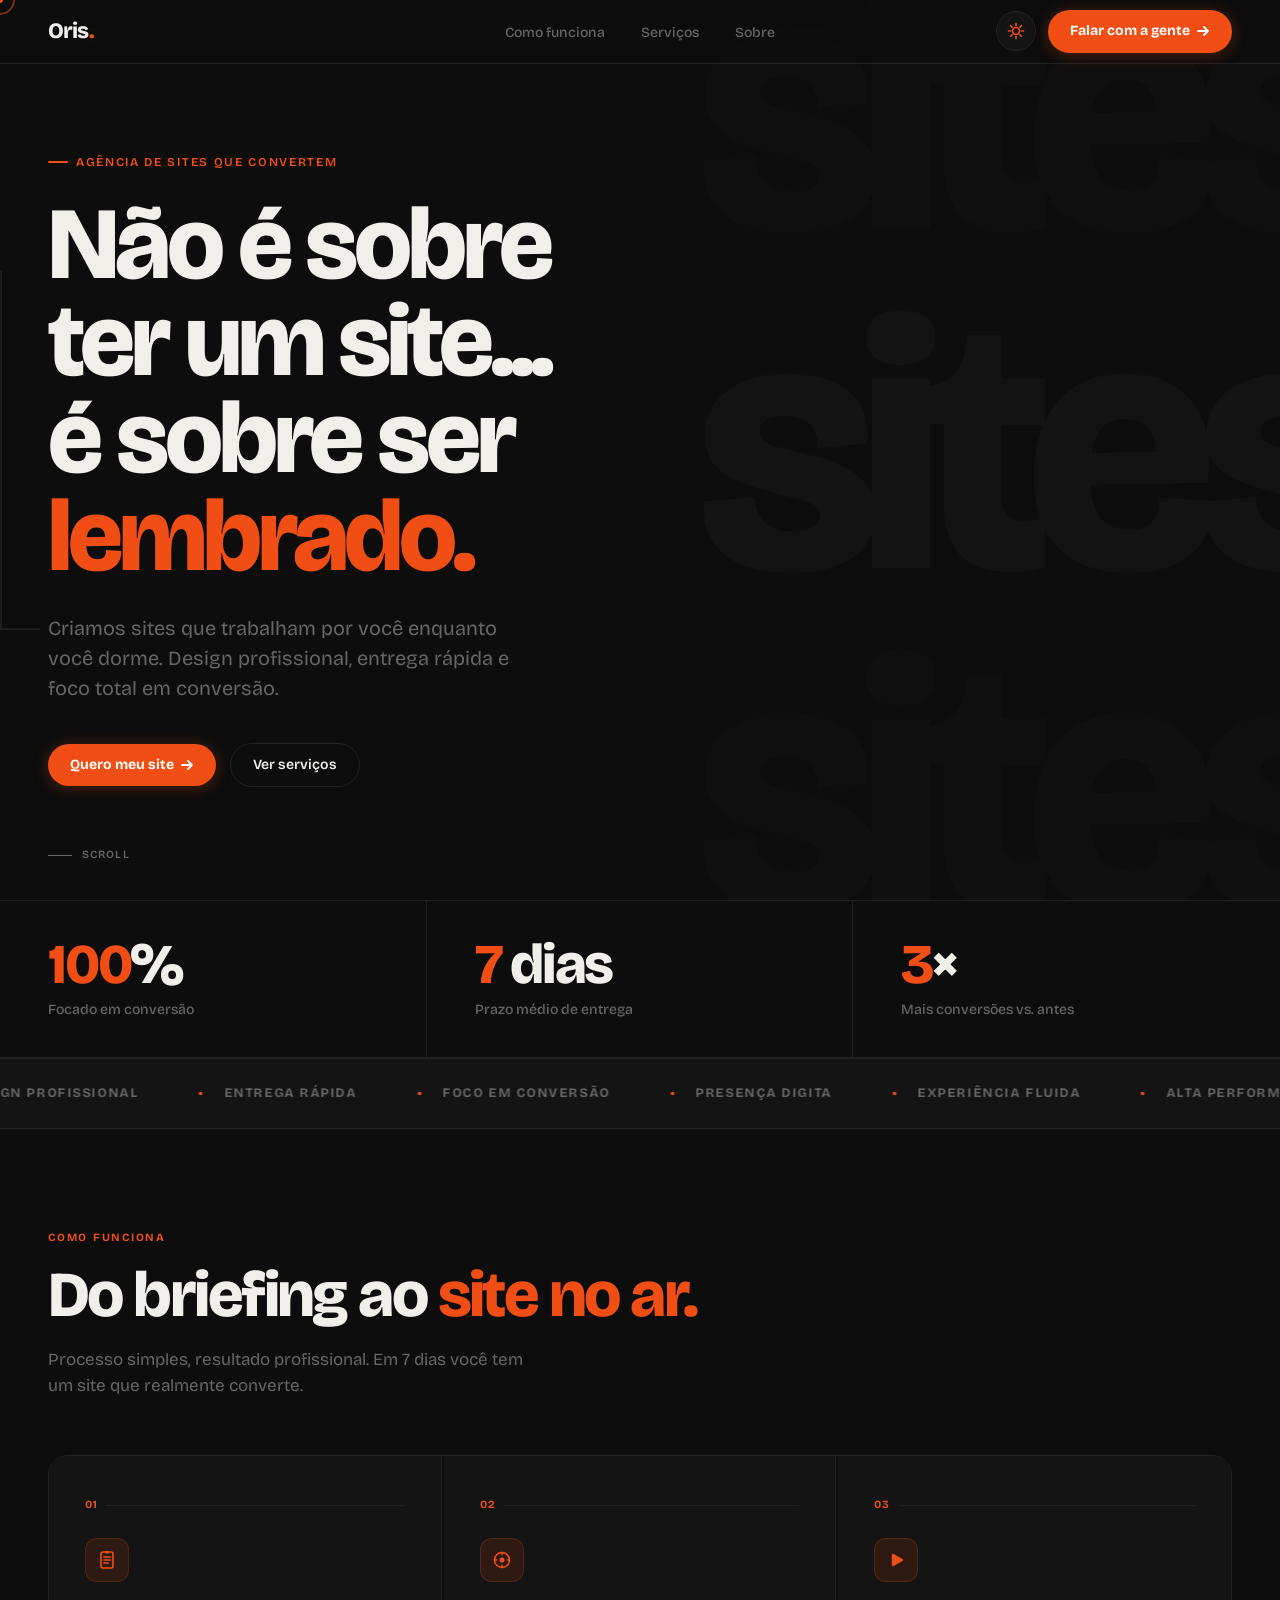
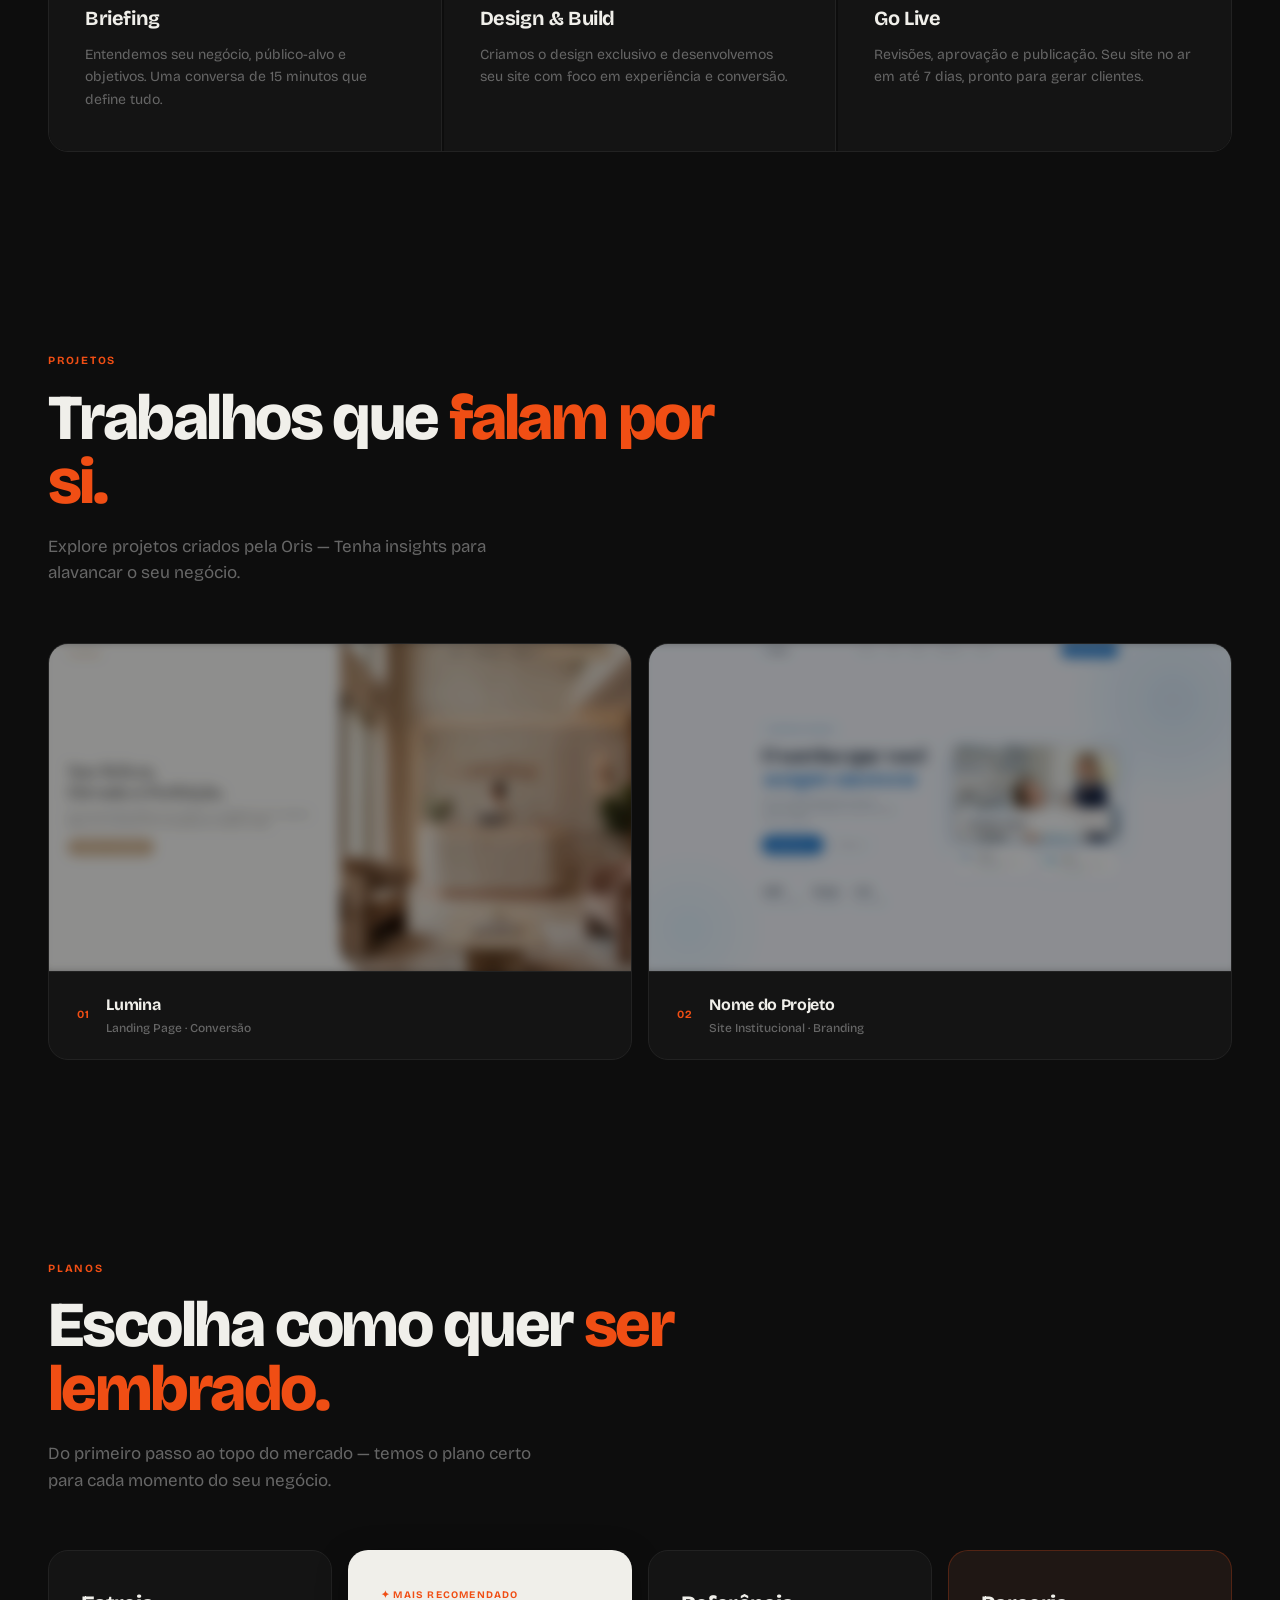
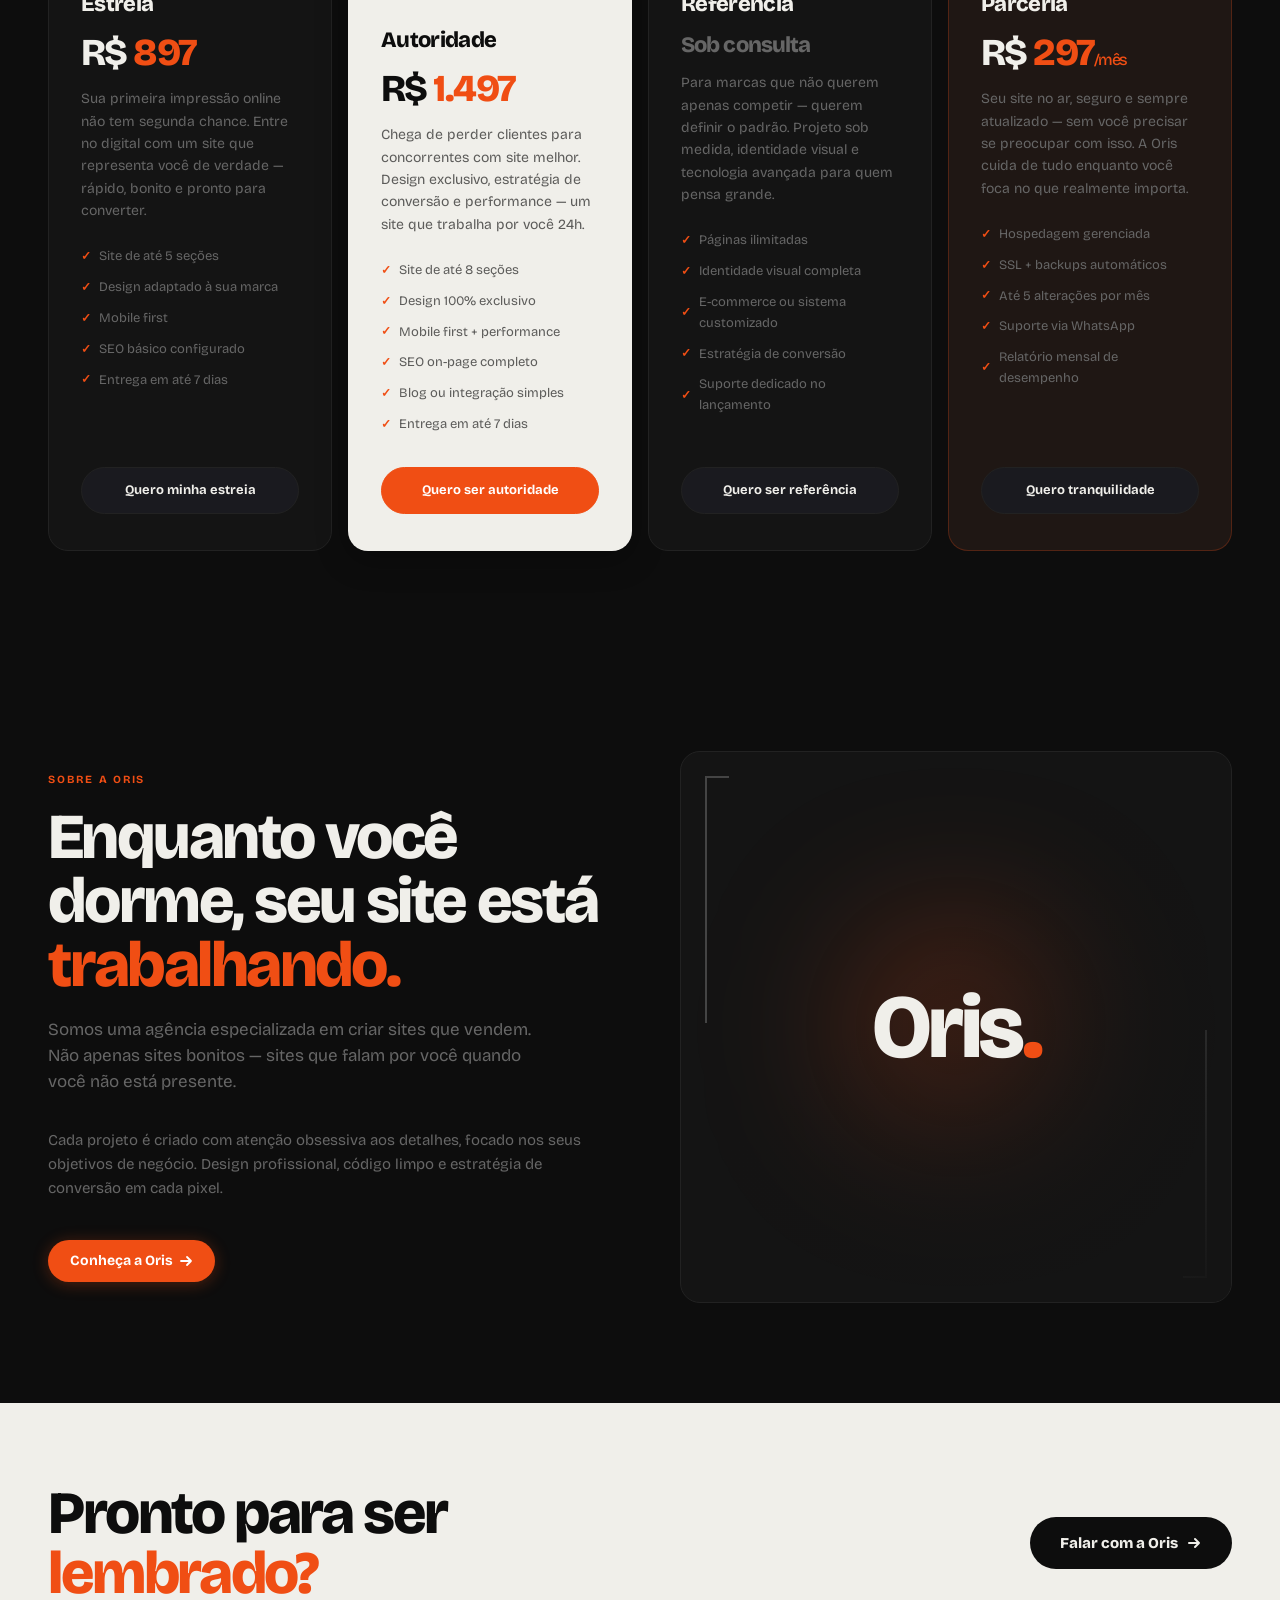
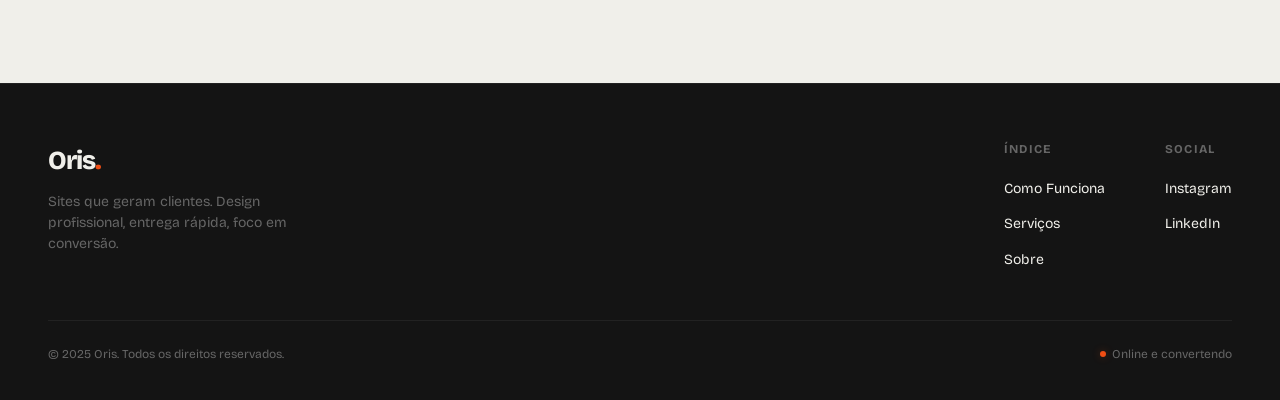
==== commit 96122150: "Add section projetos e paginas exemplo" ====
--- a/src/index.html
+++ b/src/index.html
@@ -162,6 +162,69 @@
   </div>
 </section>
 
+<!-- PROJETOS -->
+<section id="projetos">
+  <div class="section-eyebrow">Projetos</div>
+  <h2 class="section-title fade-up">Trabalhos que <span>falam por si.</span></h2>
+  <p class="section-sub fade-up">Explore projetos criados pela Oris — Tenha insights para alavancar o seu negócio.</p>
+
+  <div class="projects-grid">
+
+    <a href="pages/luminar/luminar.html" class="project-card fade-up">
+      <div class="project-img-wrap">
+        <img src="assets/proj1.png" alt="Lumina" class="project-img" loading="lazy">
+        <div class="project-overlay">
+          <div class="project-overlay-inner">
+            <span class="project-view-btn">
+              Ver projeto
+              <svg width="14" height="14" viewBox="0 0 14 14" fill="none">
+                <path d="M2 7h10M8 3l4 4-4 4" stroke="currentColor" stroke-width="1.8" stroke-linecap="round" stroke-linejoin="round"/>
+              </svg>
+            </span>
+          </div>
+        </div>
+      </div>
+      <div class="project-info">
+        <div class="project-index">01</div>
+        <div>
+          <div class="project-name">Lumina</div>
+          <div class="project-type">Landing Page · Conversão</div>
+        </div>
+        <svg class="project-arrow" width="20" height="20" viewBox="0 0 20 20" fill="none">
+          <path d="M4 10h12M12 5l5 5-5 5" stroke="var(--orange)" stroke-width="1.8" stroke-linecap="round" stroke-linejoin="round"/>
+        </svg>
+      </div>
+    </a>
+
+    <a href="pages/veloro/dentista.html" class="project-card fade-up">
+      <div class="project-img-wrap">
+        <img src="assets/proj2.png" alt="Projeto 2" class="project-img" loading="lazy">
+        <div class="project-overlay">
+          <div class="project-overlay-inner">
+            <span class="project-view-btn">
+              Ver projeto
+              <svg width="14" height="14" viewBox="0 0 14 14" fill="none">
+                <path d="M2 7h10M8 3l4 4-4 4" stroke="currentColor" stroke-width="1.8" stroke-linecap="round" stroke-linejoin="round"/>
+              </svg>
+            </span>
+          </div>
+        </div>
+      </div>
+      <div class="project-info">
+        <div class="project-index">02</div>
+        <div>
+          <div class="project-name">Nome do Projeto</div>
+          <div class="project-type">Site Institucional · Branding</div>
+        </div>
+        <svg class="project-arrow" width="20" height="20" viewBox="0 0 20 20" fill="none">
+          <path d="M4 10h12M12 5l5 5-5 5" stroke="var(--orange)" stroke-width="1.8" stroke-linecap="round" stroke-linejoin="round"/>
+        </svg>
+      </div>
+    </a>
+
+  </div>
+</section>
+
 <!-- PLANOS -->
 <section id="servicos">
   <div class="section-eyebrow">Planos</div>
--- a/src/static/style.css
+++ b/src/static/style.css
@@ -789,6 +789,149 @@
   .plan-btn-featured:hover {
     filter: brightness(1.1);
   }
+
+  /* ─── PROJECTS ─── */
+.projects-grid {
+  display: grid;
+  grid-template-columns: repeat(2, 1fr);
+  gap: 16px;
+}
+
+.project-card {
+  text-decoration: none;
+  color: var(--text);
+  background: var(--bg2);
+  border: 1px solid var(--border);
+  border-radius: var(--r-lg);
+  overflow: hidden;
+  display: flex;
+  flex-direction: column;
+  transition: transform 0.35s cubic-bezier(0.16,1,0.3,1),
+              box-shadow 0.35s cubic-bezier(0.16,1,0.3,1),
+              border-color var(--transition);
+}
+
+.project-card:hover {
+  transform: translateY(-4px);
+  box-shadow: 0 16px 48px rgba(0,0,0,0.35), 0 0 0 1px rgba(240,78,20,0.15);
+  border-color: rgba(240,78,20,0.25);
+}
+
+/* Imagem com blur → nítida no hover */
+.project-img-wrap {
+  position: relative;
+  overflow: hidden;
+  aspect-ratio: 16/9;
+}
+
+.project-img {
+  width: 100%;
+  height: 100%;
+  object-fit: cover;
+  filter: blur(6px) brightness(0.7);
+  transform: scale(1.04);
+  transition: filter 0.5s cubic-bezier(0.16,1,0.3,1),
+              transform 0.5s cubic-bezier(0.16,1,0.3,1);
+  display: block;
+}
+
+.project-card:hover .project-img {
+  filter: blur(0px) brightness(0.85);
+  transform: scale(1.0);
+}
+
+/* Overlay com botão */
+.project-overlay {
+  position: absolute;
+  inset: 0;
+  display: flex;
+  align-items: center;
+  justify-content: center;
+  background: rgba(13,13,13,0.2);
+  opacity: 1;
+  transition: background 0.4s;
+}
+
+.project-card:hover .project-overlay {
+  background: rgba(13,13,13,0.35);
+}
+
+.project-overlay-inner {
+  transform: translateY(8px);
+  opacity: 0;
+  transition: opacity 0.35s cubic-bezier(0.16,1,0.3,1),
+              transform 0.35s cubic-bezier(0.16,1,0.3,1);
+}
+
+.project-card:hover .project-overlay-inner {
+  opacity: 1;
+  transform: translateY(0);
+}
+
+.project-view-btn {
+  display: inline-flex;
+  align-items: center;
+  gap: 8px;
+  background: var(--orange);
+  color: #fff;
+  font-family: var(--font);
+  font-size: 13px;
+  font-weight: 700;
+  padding: 10px 22px;
+  border-radius: var(--r-pill);
+  box-shadow: 0 4px 20px var(--orange-glow);
+  letter-spacing: 0.01em;
+}
+
+/* Footer do card */
+.project-info {
+  display: flex;
+  align-items: center;
+  gap: 16px;
+  padding: 20px 28px;
+  border-top: 1px solid var(--border);
+  transition: border-color var(--transition);
+}
+
+.project-index {
+  font-size: 11px;
+  font-weight: 700;
+  letter-spacing: 0.1em;
+  text-transform: uppercase;
+  color: var(--orange);
+  flex-shrink: 0;
+}
+
+.project-name {
+  font-size: 16px;
+  font-weight: 700;
+  letter-spacing: -0.02em;
+  margin-bottom: 2px;
+}
+
+.project-type {
+  font-size: 12px;
+  color: var(--muted);
+  font-weight: 500;
+}
+
+.project-arrow {
+  margin-left: auto;
+  opacity: 0;
+  transform: translateX(-6px);
+  transition: opacity 0.3s, transform 0.3s;
+  flex-shrink: 0;
+}
+
+.project-card:hover .project-arrow {
+  opacity: 1;
+  transform: translateX(0);
+}
+
+/* Responsivo */
+@media (max-width: 900px) {
+  .projects-grid { grid-template-columns: 1fr; }
+}
   
   /* ─── RESPONSIVE ─── */
   @media (max-width: 1000px) {
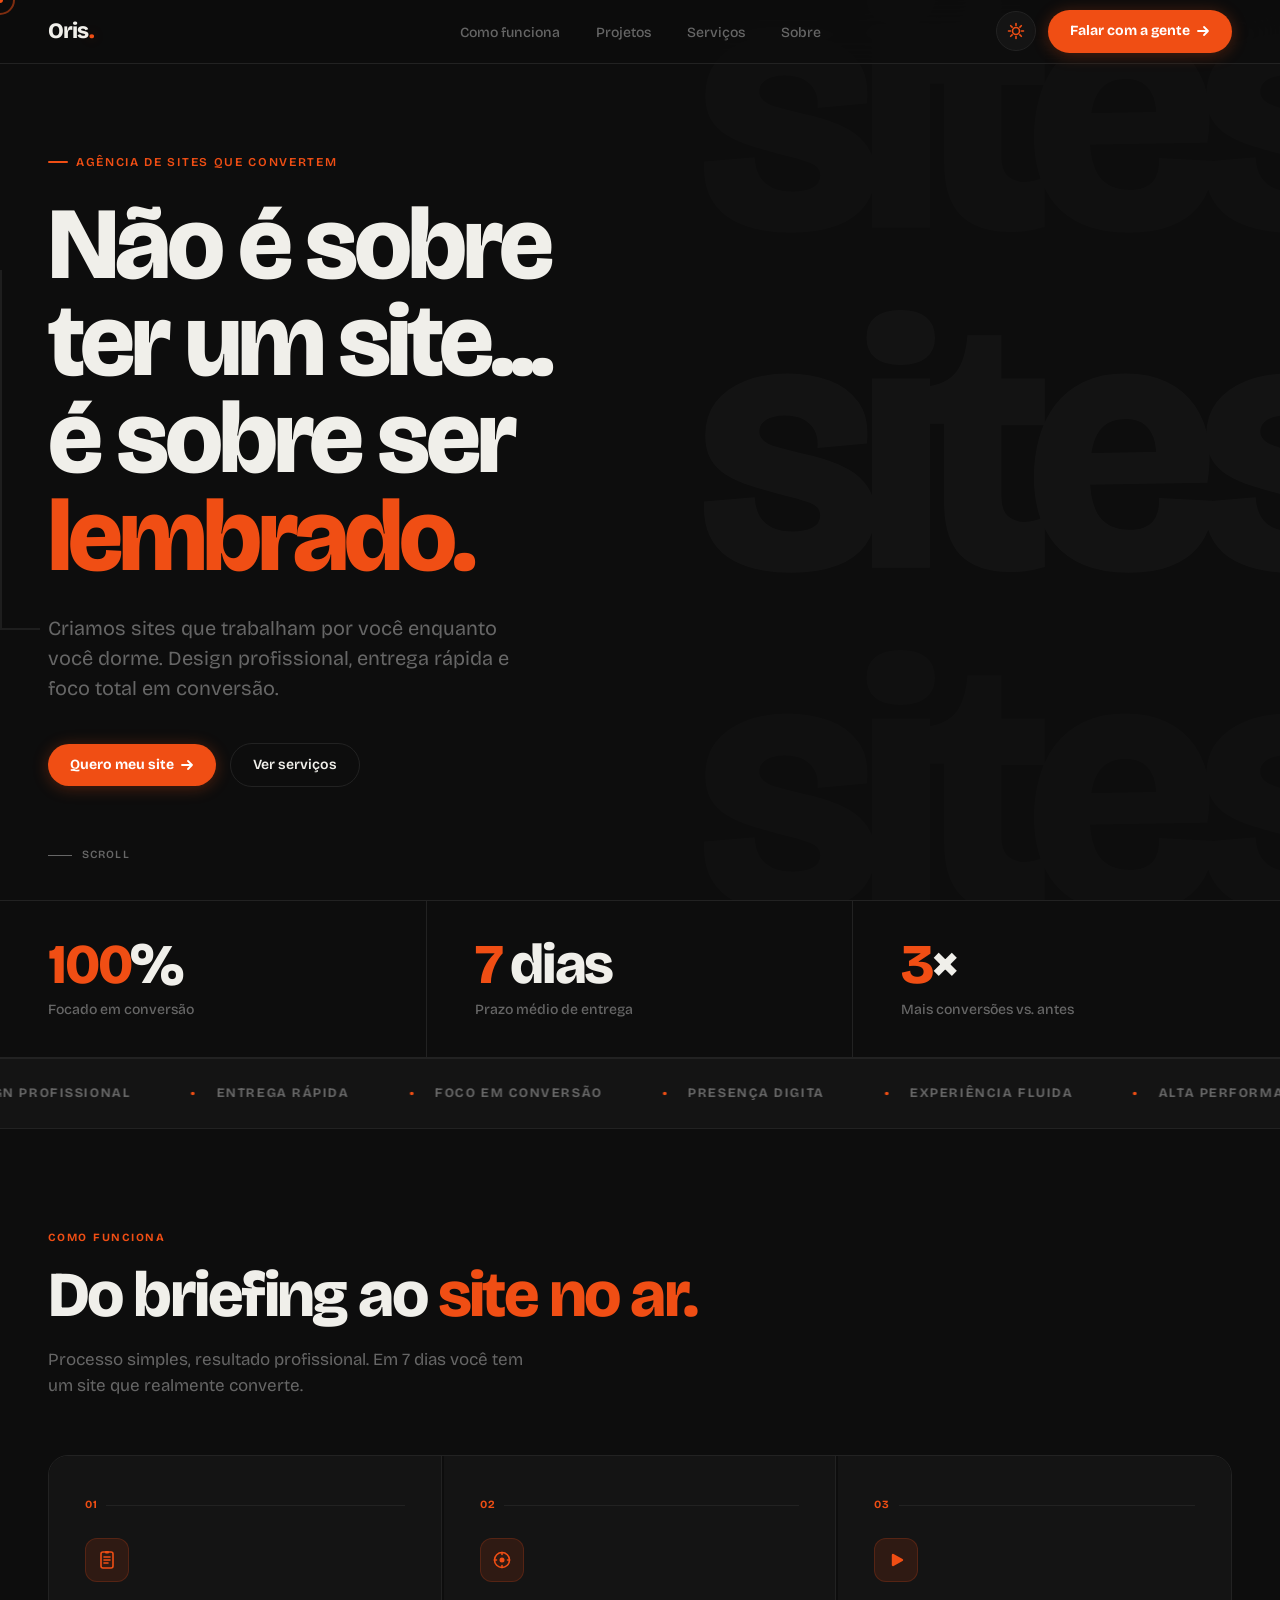
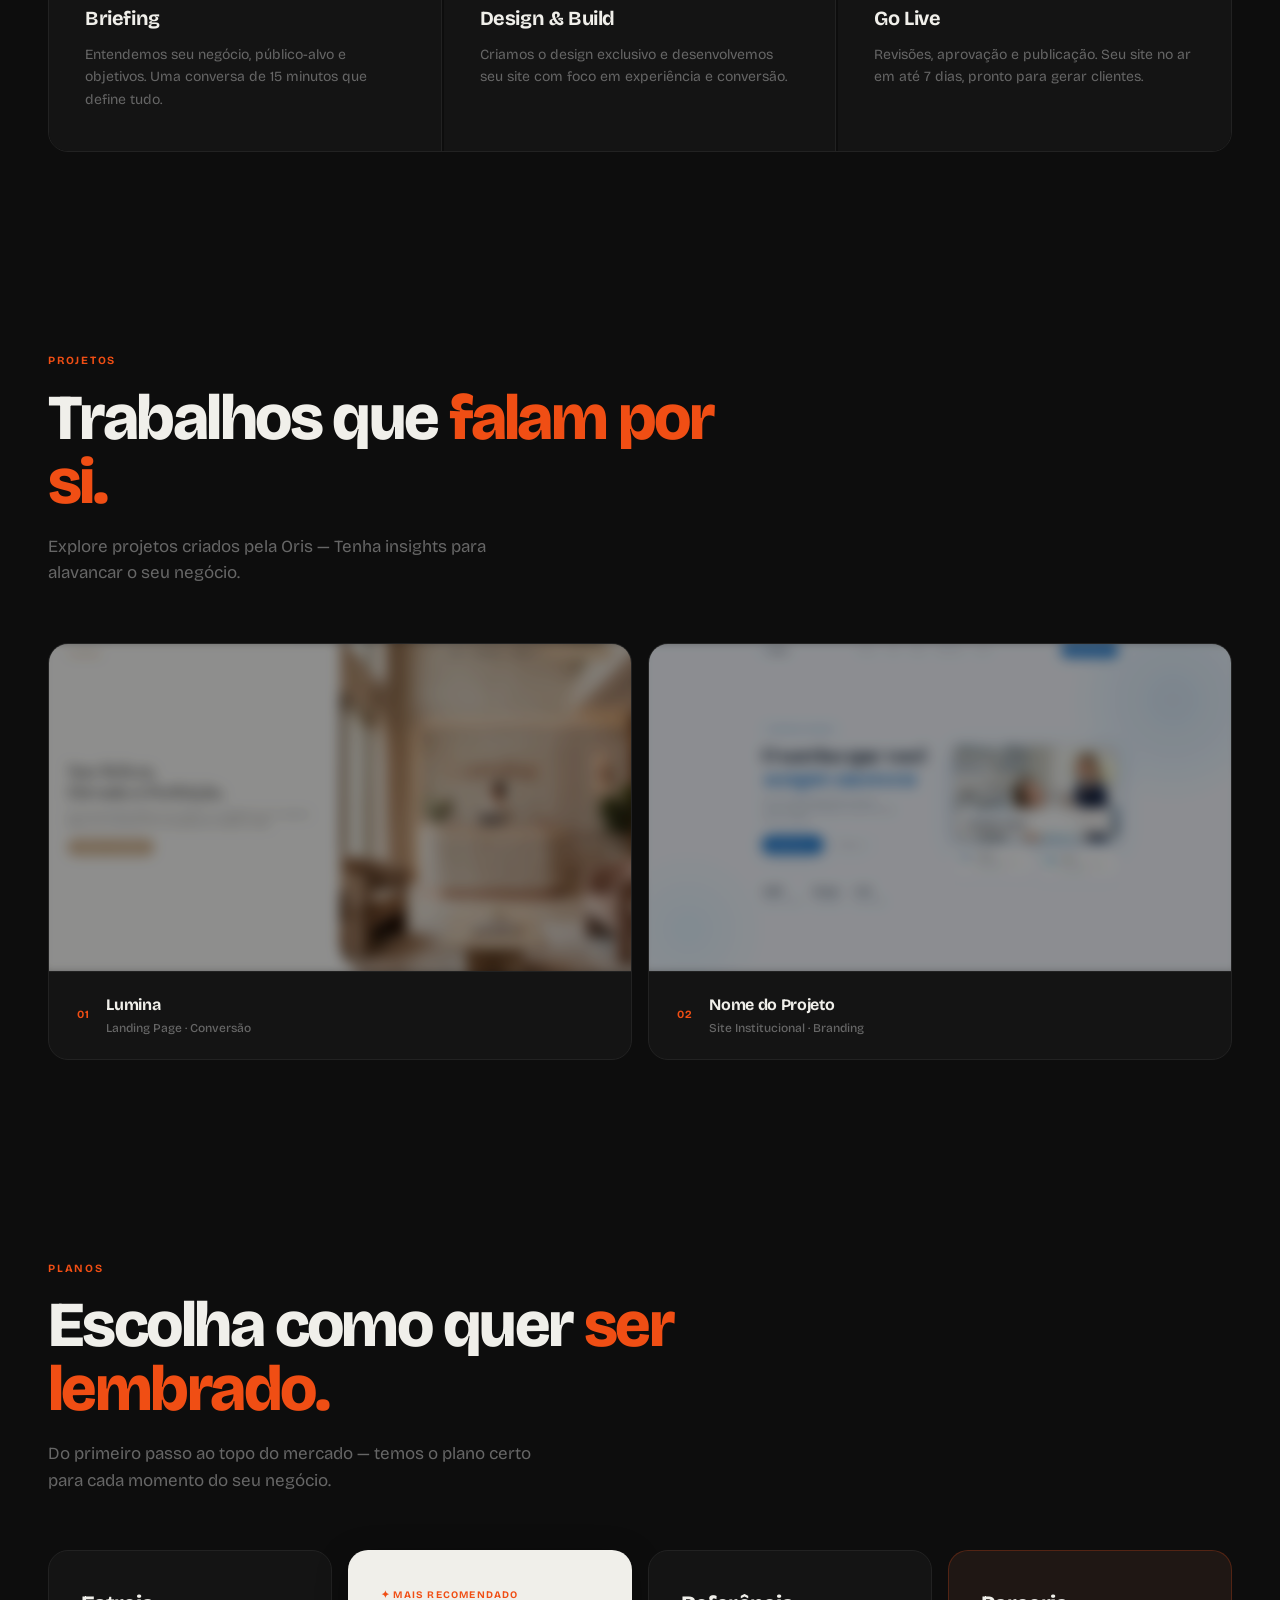
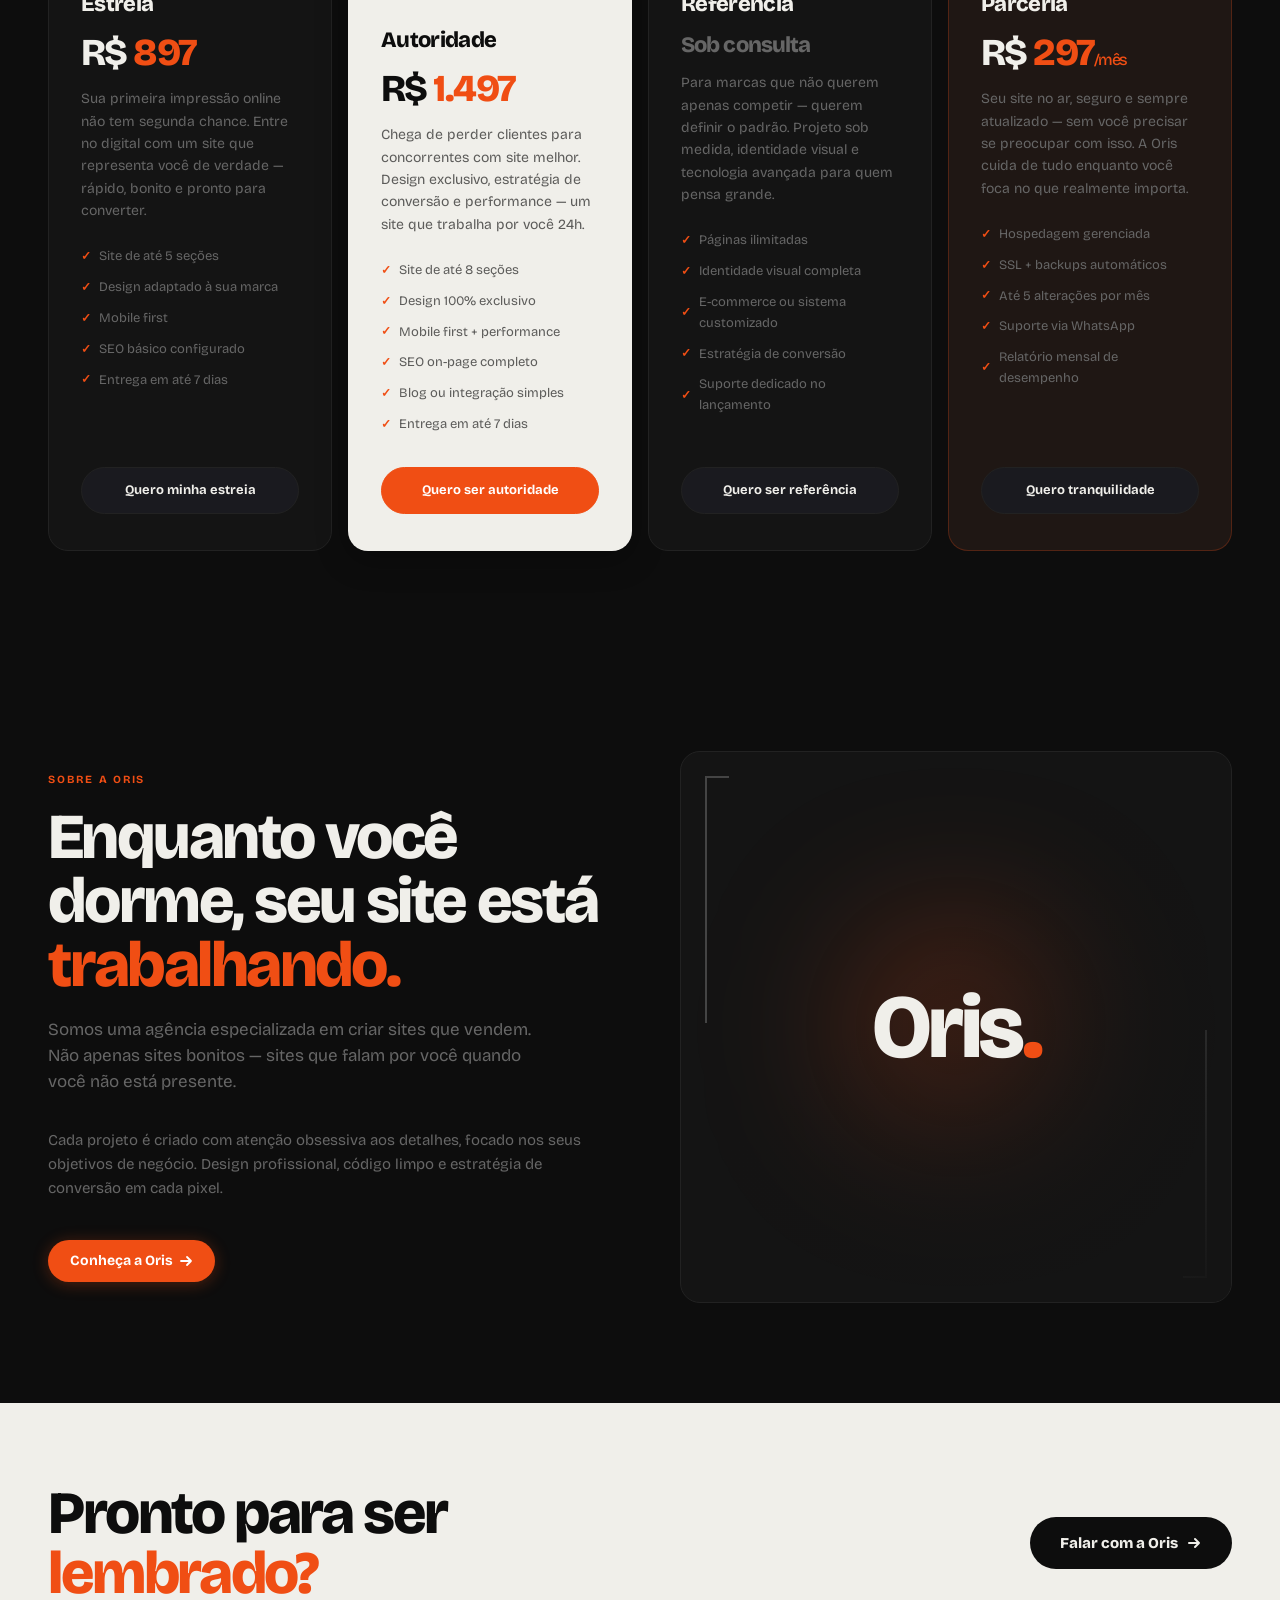
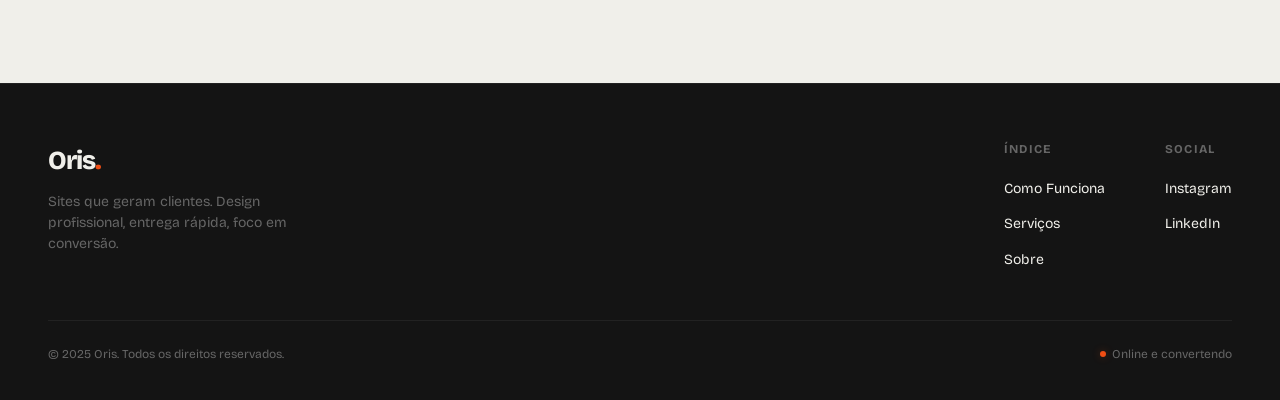
==== commit 68dab511: "hotfix botao navbar" ====
--- a/src/index.html
+++ b/src/index.html
@@ -23,6 +23,7 @@
   </a>
   <ul class="nav-links">
     <li><a href="#como">Como funciona</a></li>
+    <li><a href="#projetos">Projetos</a></li>
     <li><a href="#servicos">Serviços</a></li>
     <li><a href="#sobre">Sobre</a></li>
   </ul>
